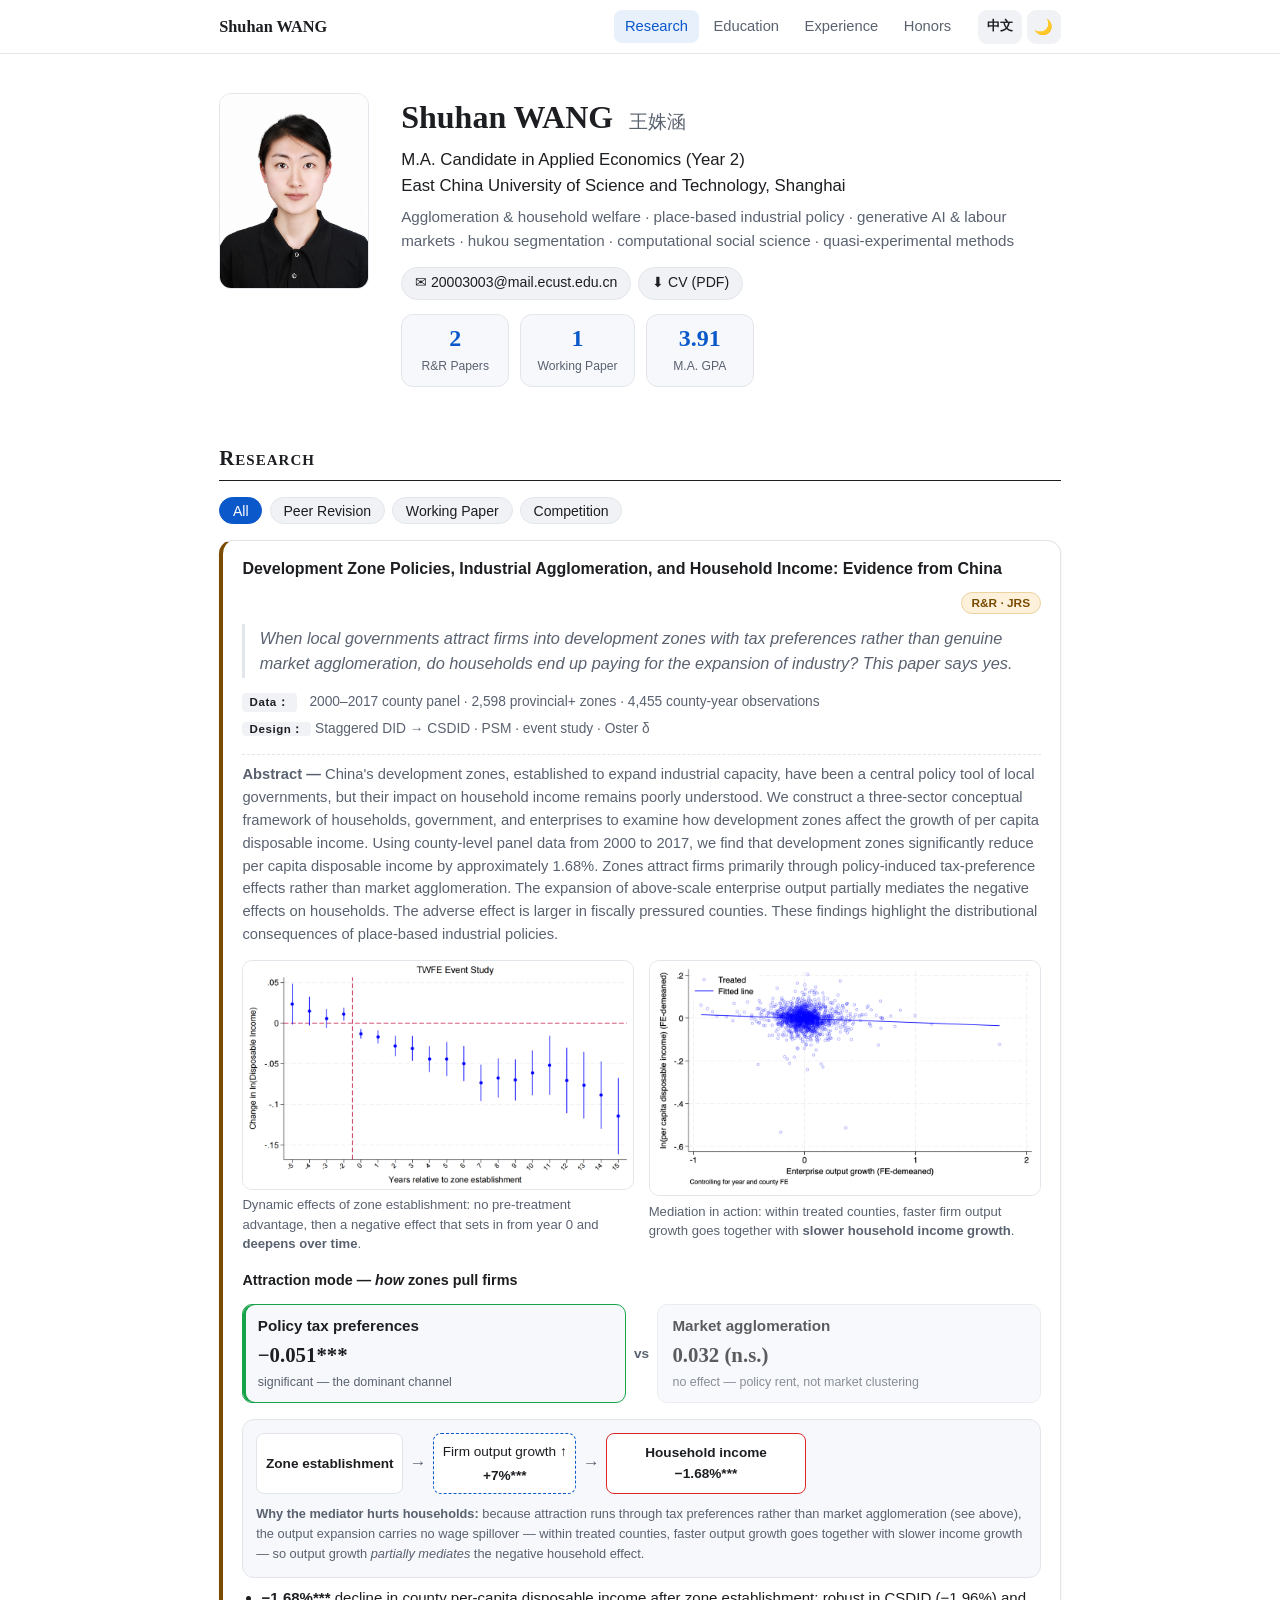
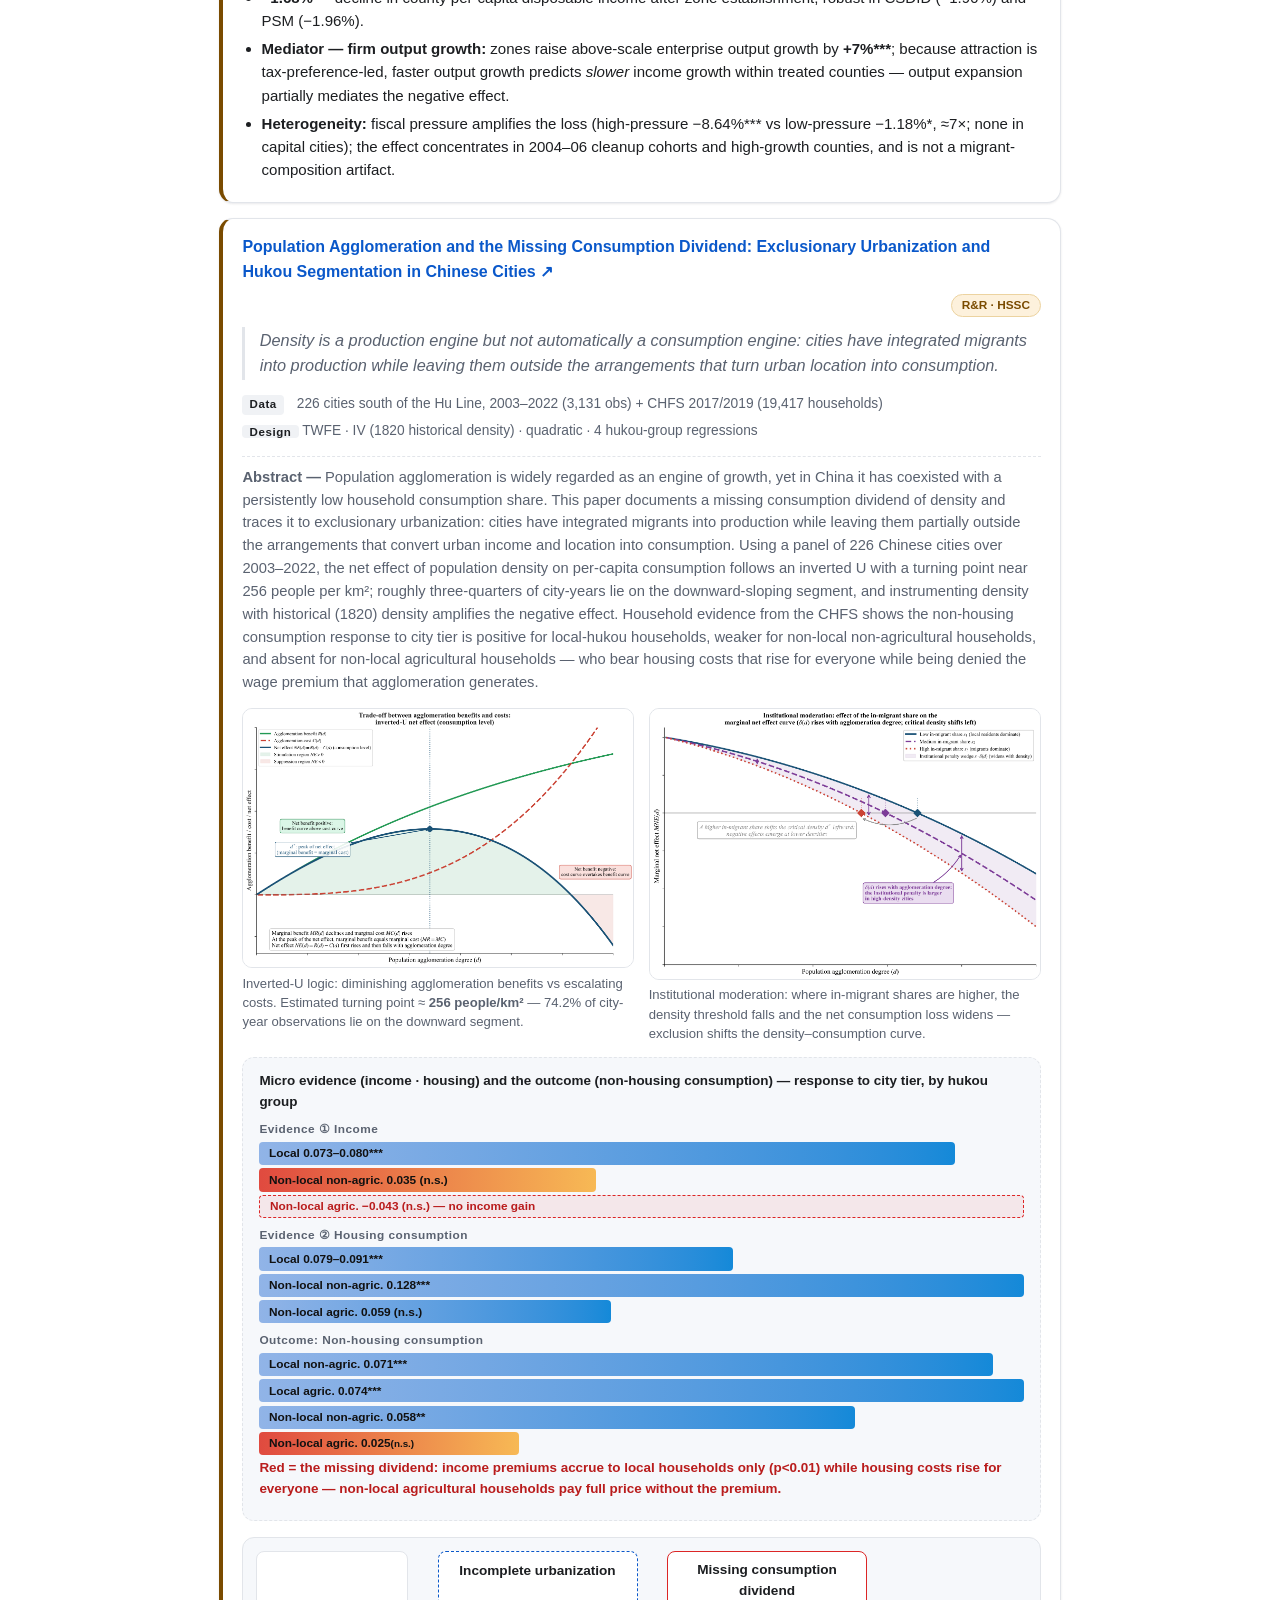
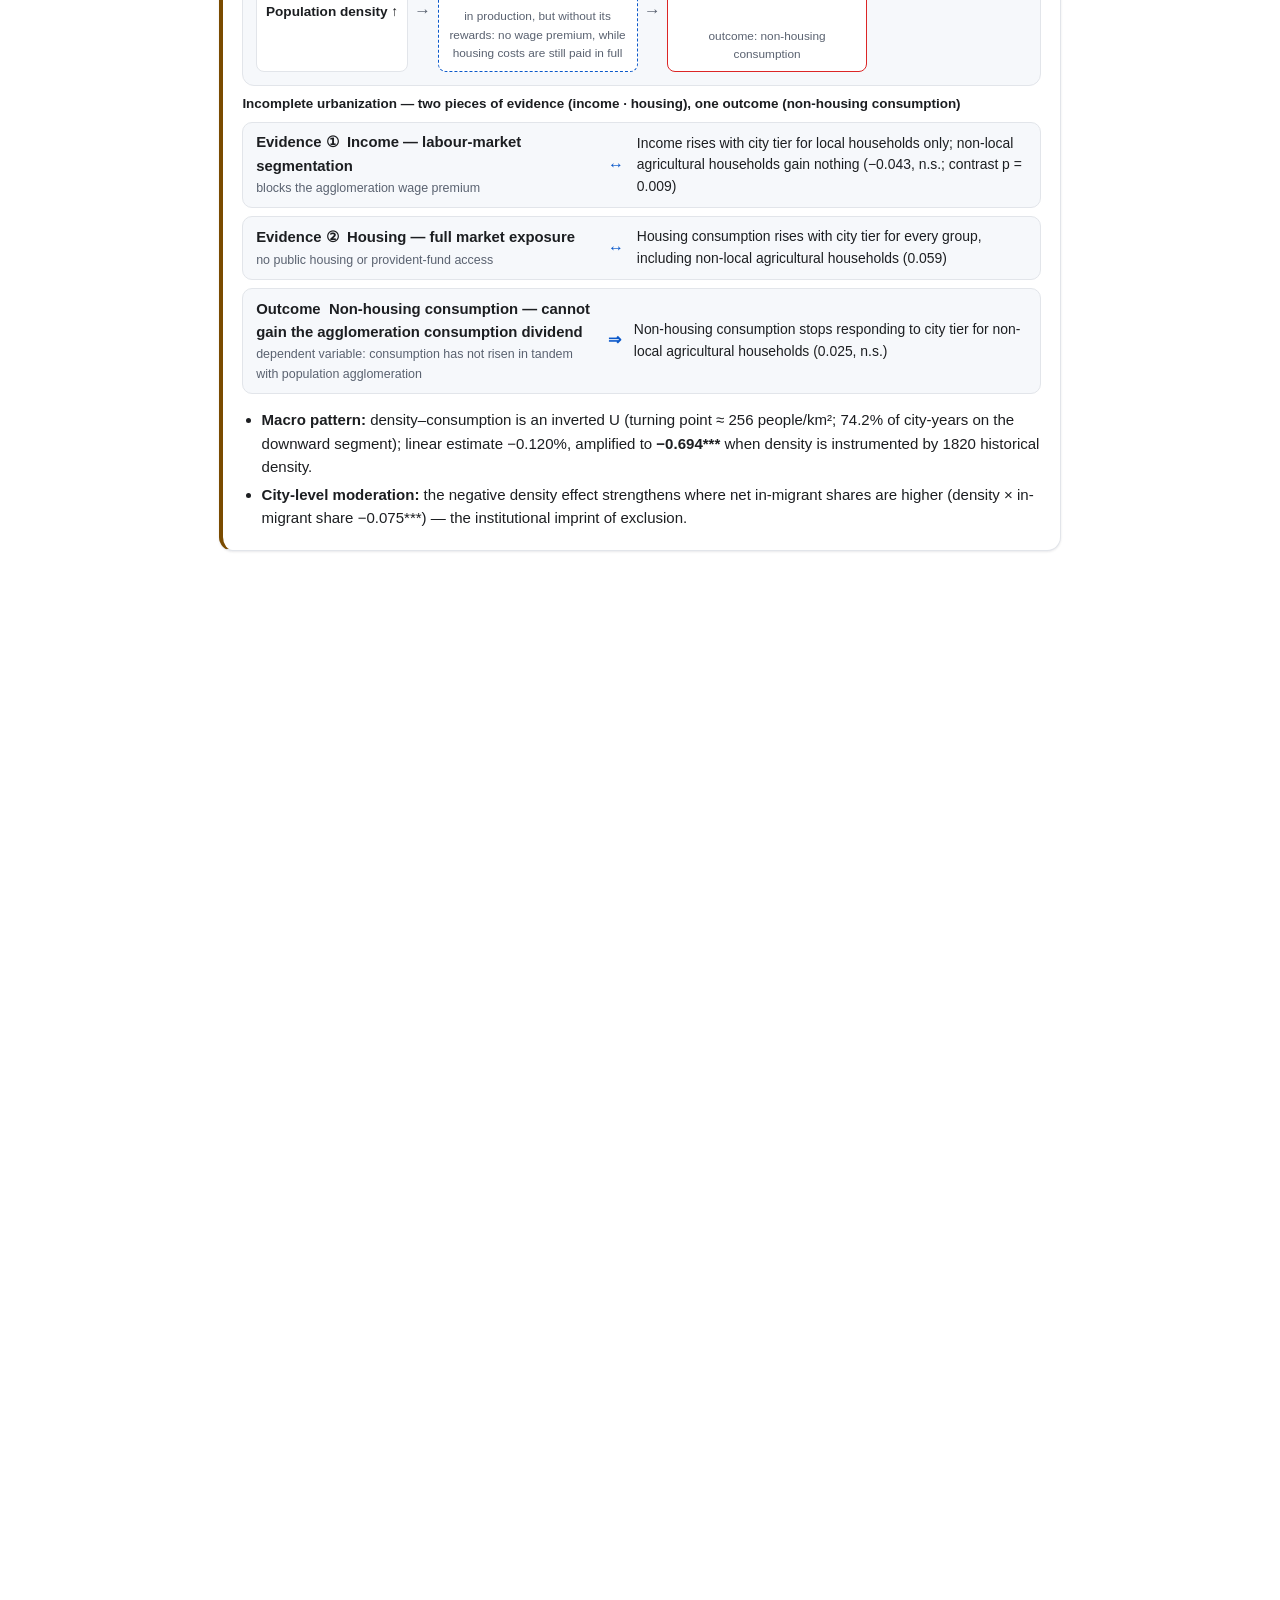
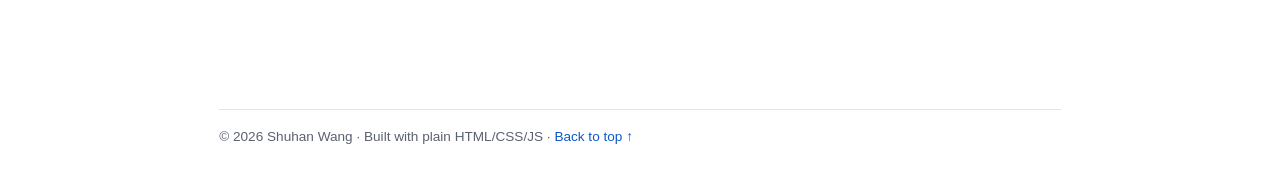
==== index.html @ ac35985b "清理待发布脏数据：剥掉编辑台塞进 e1_b 的内联 style/非法 <b> 嵌套，去掉 sk/s1 多余 &nbsp; 与 desc 拆行，还原 title/alt 里被误当内容吞掉的 i18n 哨" ====
<!DOCTYPE html>
<html lang="en" data-theme="light">
<head>
<meta charset="utf-8">
<meta name="viewport" content="width=device-width, initial-scale=1">
<title>Shuhan WANG | Research — Agglomeration, Place-Based Policy &amp; Generative AI</title>
<meta name="description" content="Shuhan Wang — M.A. candidate in Applied Economics at ECUST. Research on agglomeration, hukou segmentation and consumption; place-based industrial policy and household income; generative AI, skill diversity and wage inequality.">
<link rel="stylesheet" href="css/style.css">
</head>
<body>

<!-- ============ Top navigation ============ -->
<header class="nav" id="nav">
  <div class="nav-inner">
    <a href="#top" class="brand">Shuhan&nbsp;WANG</a>
    <nav class="nav-links" id="navLinks">
      <a href="#research" data-nav="research" data-i18n="nav_research">Research</a>
      <a href="#education" data-nav="education" data-i18n="nav_education">Education</a>
      <a href="#experience" data-nav="experience" data-i18n="nav_experience">Experience</a>
      <a href="#honors" data-nav="honors" data-i18n="nav_honors">Honors</a>
    </nav>
    <div class="nav-actions">
      <button id="langToggle" class="icon-btn lang-btn" title="Switch language" aria-label="Language">中文</button>
      <button id="themeToggle" class="icon-btn" title="Toggle theme" aria-label="Toggle theme">🌙</button>
      <button id="menuToggle" class="icon-btn menu-btn" title="Menu" aria-label="Menu">☰</button>
    </div>
  </div>
  <div class="progress" id="progressBar"></div>
</header>

<main class="wrap" id="top">

  <!-- ============ Hero ============ -->
  <section class="hero">
    <div class="hero-photo" data-reveal>
      <img src="assets/photo.png" alt="Photo of Shuhan Wang" class="photo">
    </div>
    <div class="hero-main">
      <h1 data-reveal>Shuhan WANG <span class="cn">王姝涵</span></h1>
      <p class="role" data-reveal data-i18n="hero_role">M.A. Candidate in Applied Economics (Year 2)<br>East China University of Science and Technology, Shanghai</p>
      <p class="interests" data-reveal data-i18n="hero_int">Agglomeration &amp; household welfare · place-based industrial policy · generative AI &amp; labour markets · hukou segmentation · computational social science · quasi-experimental methods</p>
      <div class="contact" data-reveal>
        <a class="chip" id="emailChip" href="mailto:20003003@mail.ecust.edu.cn">✉ 20003003@mail.ecust.edu.cn</a>
        <a class="chip" href="assets/CV_Wang_Shuhan.pdf" download data-i18n="cv_chip">⬇ CV (PDF)</a>
      </div>
      <div class="stats" data-reveal>
        <div class="stat"><span class="num" data-count="2" data-decimals="0">0</span><span class="lbl" data-i18n="st_rr">R&amp;R Papers</span></div>
        <div class="stat"><span class="num" data-count="1">0</span><span class="lbl" data-i18n="st_wp">Working Paper</span></div>
        <div class="stat"><span class="num" data-count="3.91" data-decimals="2">0</span><span class="lbl" data-i18n="st_gpa">M.A. GPA</span></div>
      </div>
    </div>
  </section>

  <!-- ============ Research (three papers, visualized) ============ -->
  <section id="research">
    <h2 class="sec-title" data-reveal data-i18n="sec_research">Research</h2>

    <div class="filters" data-reveal>
      <button class="chip filter active" data-filter="all" data-i18n="f_all">All</button>
      <button class="chip filter" data-filter="rr" data-i18n="f_rr">Peer Revision</button>
      <button class="chip filter" data-filter="wp" data-i18n="f_wp">Working Paper</button>
      <button class="chip filter" data-filter="award" data-i18n="f_award">Competition</button>
    </div>

    <!-- ===== Paper 1: Development zones ===== -->
    <article class="paper card study" data-tags="rr" data-reveal>
      <div class="p-top">
        <span class="title" data-expand data-i18n="p1_t">Development Zone Policies, Industrial Agglomeration, and Household Income: Evidence from China</span>
        <span class="badge rr" data-i18n="b_jrs">R&amp;R · JRS</span>
      </div>

      <div class="study-body">
        <p class="question" data-i18n="p1_q">When local governments attract firms into development zones with tax preferences rather than genuine market agglomeration,
          do <em>households</em> end up paying for the expansion of industry? This paper says yes.</p>

        <div class="s-meta" data-i18n="p1_meta"><span class="lab">Data：</span> 2000–2017 county panel · 2,598 provincial+ zones · 4,455 county-year observations<div><span class="lab">Design：</span> Staggered DID → CSDID · PSM · event study · Oster δ</div></div>

        

        <p class="abstract" data-i18n="p1_abs"><strong>Abstract —</strong> China's development zones, established to expand industrial capacity, have been a central policy tool of local governments, but their impact on household income remains poorly understood. We construct a three-sector conceptual framework of households, government, and enterprises to examine how development zones affect the growth of per capita disposable income. Using county-level panel data from 2000 to 2017, we find that development zones significantly reduce per capita disposable income by approximately 1.68%. Zones attract firms primarily through policy-induced tax-preference effects rather than market agglomeration. The expansion of above-scale enterprise output partially mediates the negative effects on households. The adverse effect is larger in fiscally pressured counties. These findings highlight the distributional consequences of place-based industrial policies.</p>

<div class="figs two">
          <figure>
            <a href="assets/research/kfq_event_study_income.png" target="_blank" rel="noopener"><img loading="lazy" src="assets/research/kfq_event_study_income.png" alt="Event study: dynamic effects of development zones on per capita disposable income"></a>
            <figcaption data-i18n="p1_cap1">Dynamic effects of zone establishment: no pre-treatment advantage, then a negative effect that sets in from year 0 and <strong>deepens over time</strong>.</figcaption>
          </figure>
          <figure>
            <a href="assets/research/kfq_mechanism_partial.png" target="_blank" rel="noopener"><img loading="lazy" src="assets/research/kfq_mechanism_partial.png" alt="Partial correlation: firm output growth vs household income growth in treated counties"></a>
            <figcaption data-i18n="p1_cap2">Mediation in action: within treated counties, faster firm output growth goes together with <strong>slower household income growth</strong>.</figcaption>
          </figure>
        </div>

        <div class="chan">
          <div class="chan-title" data-i18n="p1_chant">Attraction mode — <em>how</em> zones pull firms</div>
          <div class="chan-box ok" data-i18n="p1_chanok"><b>Policy tax preferences</b><span>−0.051***</span><small>significant — the dominant channel</small></div>
          <div class="chan-vs" data-i18n="p1_chanvs">vs</div>
          <div class="chan-box dim" data-i18n="p1_chandim"><b>Market agglomeration</b><span>0.032 (n.s.)</span><small>no effect — policy rent, not market clustering</small></div>
        </div>

        <div class="flow" data-i18n="p1_flow"><div class="flow-box"><b>Zone establishment</b></div>
          <div class="arrow">→</div>
          <div class="flow-box mid">Firm output growth ↑ <b>+7%***</b></div>
          <div class="arrow">→</div>
          <div class="flow-box bad"><b>Household income −1.68%***</b></div>
          <div class="flow-note"><b>Why the mediator hurts households:</b> because attraction runs through tax preferences rather than market agglomeration (see above), the output expansion carries no wage spillover — within treated counties, faster output growth goes together with slower income growth — so output growth <em>partially mediates</em> the negative household effect.</div></div>

        <ul class="s-key" data-i18n="p1_key"><li><b>−1.68%***</b> decline in county per-capita disposable income after zone establishment; robust in CSDID (−1.96%) and PSM (−1.96%).</li>
          <li><b>Mediator — firm output growth:</b> zones raise above-scale enterprise output growth by <b>+7%***</b>; because attraction is tax-preference-led, faster output growth predicts <em>slower</em> income growth within treated counties — output expansion partially mediates the negative effect.</li>
          <li><b>Heterogeneity:</b> fiscal pressure amplifies the loss (high-pressure −8.64%*** vs low-pressure −1.18%*, ≈7×; none in capital cities); the effect concentrates in 2004–06 cleanup cohorts and high-growth counties, and is not a migrant-composition artifact.</li></ul>

        
      </div>
    </article>

    <!-- ===== Paper 2: Agglomeration & hukou ===== -->
    <article class="paper card study" data-tags="rr" data-reveal>
      <div class="p-top">
        <a class="title link" data-expand href="https://www.researchsquare.com/article/rs-9354774/v1" target="_blank" rel="noopener" data-i18n="p2_t">Population Agglomeration and the Missing Consumption Dividend: Exclusionary Urbanization and Hukou Segmentation in Chinese Cities ↗</a>
        <span class="badge rr" data-i18n="b_hssc">R&amp;R · HSSC</span>
      </div>

      <div class="study-body">
        <p class="question" data-i18n="p2_q">Density is a production engine but not automatically a consumption engine: cities have integrated migrants into <em>production</em>
          while leaving them outside the arrangements that turn urban location into <em>consumption</em>.</p>

        <div class="s-meta" data-i18n="p2_meta"><span class="lab">Data</span> 226 cities south of the Hu Line, 2003–2022 (3,131 obs) + CHFS 2017/2019 (19,417 households)<div><span class="lab">Design</span> TWFE · IV (1820 historical density) · quadratic · 4 hukou-group regressions</div></div>

        

        <p class="abstract" data-i18n="p2_abs"><strong>Abstract —</strong> Population agglomeration is widely regarded as an engine of growth, yet in China it has coexisted with a persistently low household consumption share. This paper documents a missing consumption dividend of density and traces it to exclusionary urbanization: cities have integrated migrants into production while leaving them partially outside the arrangements that convert urban income and location into consumption. Using a panel of 226 Chinese cities over 2003–2022, the net effect of population density on per-capita consumption follows an inverted U with a turning point near 256 people per km²; roughly three-quarters of city-years lie on the downward-sloping segment, and instrumenting density with historical (1820) density amplifies the negative effect. Household evidence from the CHFS shows the non-housing consumption response to city tier is positive for local-hukou households, weaker for non-local non-agricultural households, and absent for non-local agricultural households — who bear housing costs that rise for everyone while being denied the wage premium that agglomeration generates.</p>

<div class="figs two">
          <figure>
            <a href="assets/research/hssc_fig1_tradeoff.png" target="_blank" rel="noopener"><img loading="lazy" src="assets/research/hssc_fig1_tradeoff.png" alt="Trade-off between agglomeration benefits and costs (conceptual)"></a>
            <figcaption data-i18n="p2_cap1">Inverted-U logic: diminishing agglomeration benefits vs escalating costs. Estimated turning point ≈ <strong>256 people/km²</strong> — 74.2% of city-year observations lie on the downward segment.</figcaption>
          </figure>
          <figure>
            <a href="assets/research/hssc_fig2_moderation.png" target="_blank" rel="noopener"><img loading="lazy" src="assets/research/hssc_fig2_moderation.png" alt="Institutional moderation: in-migrant share shifts the marginal net effect curve"></a>
            <figcaption data-i18n="p2_cap2">Institutional moderation: where in-migrant shares are higher, the density threshold falls and the net consumption loss widens — exclusion shifts the density–consumption curve.</figcaption>
          </figure>
        </div>

        <div class="fig-bars" data-i18n="p2_bars"><p class="fig-title">Micro evidence (income · housing) and the outcome (non-housing consumption) — response to city tier, by hukou group</p>
            <div class="bars"><div class="bars-label">Evidence ① Income</div>
              <div class="bar"><span style="width:91%">Local 0.073–0.080***</span></div>
              <div class="bar miss"><span style="width:44%">Non-local non-agric. 0.035 (n.s.)</span></div>
              <div class="bar zero"><span>Non-local agric. −0.043 (n.s.) — no income gain</span></div>
              <div class="bars-label">Evidence ② Housing consumption</div>
              <div class="bar"><span style="width:62%">Local 0.079–0.091***</span></div>
              <div class="bar"><span style="width:100%">Non-local non-agric. 0.128***</span></div>
              <div class="bar"><span style="width:46%">Non-local agric. 0.059 (n.s.)</span></div>
            <div class="bars-label">Outcome: Non-housing consumption</div>
              <div class="bar"><span style="width:96%">Local non-agric. 0.071***</span></div>
              <div class="bar"><span style="width:100%">Local agric. 0.074***</span></div>
              <div class="bar"><span style="width:78%">Non-local non-agric. 0.058**</span></div>
              <div class="bar miss"><span style="width:34%">Non-local agric. 0.025 <small>(n.s.)</small></span></div>
              </div>
            <p class="fig-title miss-note">Red = the missing dividend: income premiums accrue to local households only (p&lt;0.01) while housing costs rise for everyone — non-local agricultural households pay full price without the premium.</p></div>

        <div class="flow" data-i18n="p2_flow"><div class="flow-box"><b>Population density ↑</b></div> <div class="arrow">→</div> <div class="flow-box mid"><b>Incomplete urbanization</b><br><small>in production, but without its rewards: no wage premium, while housing costs are still paid in full</small></div> <div class="arrow">→</div><div class="flow-box bad"><b>Missing consumption dividend</b><br><small>outcome: non-housing consumption</small></div></div>

        <p class="fig-title" data-i18n="p2_mid">Incomplete urbanization — two pieces of evidence (income · housing), one outcome (non-housing consumption)</p>
        <div class="mech" data-i18n="p2_mech"><div class="mech-row">
            <div class="mech-channel"><b>Evidence ①&nbsp;&nbsp;Income — labour-market segmentation</b><small>blocks the agglomeration wage premium</small></div>
            <div class="mech-arrow">↔</div>
            <div class="mech-evidence">Income rises with city tier for local households only; non-local agricultural households gain nothing (−0.043, n.s.; contrast p = 0.009)</div>
          </div>
          <div class="mech-row">
            <div class="mech-channel"><b>Evidence ②&nbsp;&nbsp;Housing — full market exposure</b><small>no public housing or provident-fund access</small></div>
            <div class="mech-arrow">↔</div>
            <div class="mech-evidence">Housing consumption rises with city tier for every group, including non-local agricultural households (0.059)</div>
          </div>
          <div class="mech-row">
            <div class="mech-channel"><b>Outcome&nbsp;&nbsp;Non-housing consumption — cannot gain the agglomeration consumption dividend</b><small>dependent variable: consumption has not risen in tandem with population agglomeration</small></div>
            <div class="mech-arrow">⇒</div>
            <div class="mech-evidence">Non-housing consumption stops responding to city tier for non-local agricultural households (0.025, n.s.)</div>
          </div></div>

        <ul class="s-key" data-i18n="p2_key"><li><b>Macro pattern:</b> density–consumption is an inverted U (turning point ≈ 256 people/km²; 74.2% of city-years on the downward segment); linear estimate −0.120%, amplified to <b>−0.694***</b> when density is instrumented by 1820 historical density.</li>
          <li><b>City-level moderation:</b> the negative density effect strengthens where net in-migrant shares are higher (density × in-migrant share −0.075***) — the institutional imprint of exclusion.</li></ul>

        
      </div>
    </article>

    <!-- ===== Paper 3: Generative AI ===== -->
    <article class="paper card study" data-tags="wp" data-reveal>
      <div class="p-top">
        <span class="title" data-expand data-i18n="p3_t">The Impact of Generative AI Exposure on Skill Diversity and Wage Inequality: Evidence from China's City–Occupation Labor Market</span>
        <span class="badge wp" data-i18n="b_wp">Working Paper</span>
      </div>

      <div class="study-body">
        <p class="question" data-i18n="p3_q">Is generative AI an equalizer or a new maker of inequality? Through the lens of <em>skill diversity</em>, the answer is both:
          <b>convergence within occupations, divergence between occupations, and selective equalization of wages</b>.</p>

        <div class="s-meta" data-i18n="p3_meta"><span class="lab">Data：</span> 170 cities × 99 occupations × month, 2021.01–2024.12 (~120,000 obs, online job postings)<div><span class="lab">Design：</span> Continuous-treatment DID (ChatGPT, Dec 2022) · mediation · quantile regression</div><div><span class="lab">Exposure：</span> GPT-4 occupation-level AI exposure index (PKU × Zhaopin)</div></div>

        

        <p class="abstract" data-i18n="p3_abs"><strong>Abstract —</strong> The public release of ChatGPT in December 2022 marked the transition of generative AI from a niche technology to a widely deployable general-purpose tool. Exploiting this quasi-natural experiment, we construct a city × occupation × month panel from January 2021 to December 2024 using job postings from China's major online recruitment platforms, and employ a continuous-treatment difference-in-differences framework to identify the causal effects of generative AI exposure on skill diversity and wage inequality. We find: (1) AI exposure significantly reduces within-occupation skill diversity (β₂ = −0.054, p &lt; 0.001) but increases between-occupation skill diversity (β₂ = 0.172, p &lt; 0.001) after ChatGPT's release, revealing a "convergence-within, divergence-between" dual pattern; (2) the wage Gini coefficient declines with AI exposure (β₂ = −0.041, p = 0.017), but quantile regression reveals this equalizing effect concentrates at lower quantiles while vanishing at higher quantiles, confirming a "selective equalization" hypothesis; (3) mediation analysis shows that general auxiliary skill displacement mediates within-occupation diversity decline, while occupation-specific auxiliary skill expansion mediates between-occupation diversity divergence; (4) spatial heterogeneity indicates effects are most pronounced in high-GDP cities and medium-exposure industries.</p>

<div class="flow" data-i18n="p3_flow"><div class="flow-box"><b>GenAI exposure ↑<br><small>(ChatGPT, 12/2022)</small></b></div>
          <div class="arrow">→</div>
          <div class="flow-box">General auxiliary skills displaced <small>α₂ −0.009***</small></div>
          <div class="arrow">→</div>
          <div class="flow-box bad"><b>Within-occupation diversity ↓ −0.054***</b></div>
          <div class="arrow">∥</div>
          <div class="flow-box">Occupation-specific auxiliary skills reshaped</div>
          <div class="arrow">→</div>
          <div class="flow-box ok"><b>Between-occupation diversity ↑ +0.172***</b></div>
          <div class="flow-note">"Convergence within, divergence between" plus selective equalization: the Gini falls −0.041**, with compression driven by lower-end wage gains (p90–p10 gap −0.800**).</div></div>

        <ul class="s-key" data-i18n="p3_key"><li><b>Convergence-within, divergence-between:</b> within-occupation skill diversity ↓ −0.054*** while between-occupation diversity ↑ +0.172*** after ChatGPT's release.</li>
          <li><b>Selective equalization:</b> wage Gini ↓ −0.041**; by quantile, +0.116*** (p10) → +0.055*** (p50) → −0.040* (p90).</li>
          <li><b>Mechanisms:</b> general auxiliary-skill displacement mediates within-occupation convergence; occupation-specific auxiliary-skill expansion mediates between-occupation divergence (bootstrap CIs exclude zero).</li>
          <li><b>Heterogeneity:</b> between-occupation divergence is strongest in high-GDP cities (Q4: 0.337***); wage equalization is most visible in medium-GDP cities.</li></ul>

        
      </div>
    </article>

    <!-- ===== ICM competition paper ===== -->
    <article class="paper card study" data-tags="award" data-reveal>
      <div class="p-top">
        <span class="title" data-expand data-i18n="icm_t">Regional Development: Both the Creator and Acceptor of Light Pollution</span>
        <span class="badge award" data-i18n="b_icm">ICM 2023 · Meritorious Winner (Top 13%)</span>
      </div>
      <p class="desc" data-i18n="icm_desc">Modeling-competition paper on who creates and who absorbs light pollution in regional development; responsible for framework design, variable construction, and English writing (2011–2019 city panel).</p>
      <div class="study-body" hidden data-i18n="icm_body"><ul class="s-key">
          <li><b>Question:</b> regional development is simultaneously the creator and the acceptor of light pollution — the light pollution of developed regions spills over to their neighbors.</li>
          <li><b>Work:</b> modeling and measurement on a 2011–2019 Chinese prefecture-level panel; framework, variable construction, result interpretation, and English paper writing.</li>
          <li><b>Recognition:</b> Meritorious Winner (Top 13%), 2023 ICM / MCM.</li>
        </ul></div>
    </article>

    <h2 class="sec-title" data-reveal data-i18n="sec_phd">Proposed PhD Research</h2>
    <div class="card phd" data-reveal>
      <p style="margin-top:0;" data-i18n="phd"><strong>Generative AI, Skill Diversity, and Wage Inequality: A Computational Sociological Study of China's Urban Labor Markets.</strong>
        The PhD proposal scales the working-paper agenda into sociology: exploiting ChatGPT's 2022 launch as a quasi-natural experiment to investigate how generative AI restructures skill composition and wage inequality across 170 Chinese cities, with PPMI-based skill co-occurrence measures of within- and between-occupation diversity, integrating economic task models (Autor et al., 2003) with sociological theories of occupational closure (Weeden &amp; Grusky, 2005; Abbott, 1988) and the labor process (Braverman, 1974). Empirical strategy: continuous-treatment DID, mediation analysis, and quantile regression on a city × occupation × month panel (~120,000 observations; Python pipeline complete).</p>
    </div>
  </section>

  <!-- ============ Education ============ -->
  <section id="education">
    <h2 class="sec-title" data-reveal data-i18n="sec_edu">Education</h2>
    <div class="item card" data-reveal>
      <div class="head" data-i18n="edu_h1"><strong>East China University of Science and Technology — M.A. in Applied Economics</strong><span class="when">2024.09 – 2027.02 (expected)</span></div>
      <div class="sub" data-i18n="edu_m">GPA 3.91/4.00 · Advanced Econometrics (94), Advanced Macro/Microeconomics (91), Urban Economics (94)</div>
    </div>
    <div class="item card" data-reveal>
      <div class="head" data-i18n="edu_h2"><strong>East China University of Science and Technology — B.A. in Economics</strong><span class="when">2020.09 – 2024.07</span></div>
      <div class="sub" data-i18n="edu_b">GPA 3.79/4.00 · Outstanding Undergraduate Thesis: <em>The Impact of National or Industry Standard Setter Identity on Firm Innovation</em></div>
    </div>
  </section>

  <!-- ============ Experience ============ -->
  <section id="experience">
    <h2 class="sec-title" data-reveal data-i18n="sec_exp">Experience</h2>
    <div class="item card" data-reveal>
      <div class="head" data-i18n="exp_h1"><strong>Data Product Intern — China Economic Information Service (Xinhua News Agency)</strong><span class="when">2026.06 – Present</span></div>
      <ul data-i18n="exp_1"><li>Independent data collection, writing, and proofreading of 17 country-industry reports (Poland, Ireland, Luxembourg, Hungary), benchmarked against World Bank, Eurostat, and IMF data</li>
        <li>Built the underlying database of a country risk assessment product from an established indicator framework; ongoing retrieval and synthesis of industrial developments to support dynamic data-product updates</li>
        <li>AI-assisted development of product pages (HTML samples)</li></ul>
    </div>
    <div class="item card" data-reveal>
      <div class="head" data-i18n="exp_h2"><strong>Industry Research Intern — AI Department, CAICT East China Branch</strong><span class="when">2024.03 – 2024.08</span></div>
      <ul data-i18n="exp_2"><li>Co-authored the intelligent-computing talent chapter of the Huawei–CAICT <em>White Paper on Intelligent Computing and Large Model Talent</em></li>
        <li>Assisted in drafting the data infrastructure section of the Shanghai New Infrastructure Handbook; consolidated the Yangtze River Delta Digital Economy Work Plan (2023) outcomes report</li></ul>
    </div>
    <div class="item card" data-reveal>
      <div class="head" data-i18n="exp_h3"><strong>Research Assistant — Public Economic Governance Research Center, ECUST</strong><span class="when">2024.09 – Present</span></div>
      <ul data-i18n="exp_3"><li>Coordinated the Chinese-Style Modernization Academic Forum; built and maintain the center's official website</li></ul>
    </div>
  </section>

  <!-- ============ Honors ============ -->
  <section id="honors">
    <h2 class="sec-title" data-reveal data-i18n="sec_hon">Honors</h2>
    <div class="item card" data-reveal>
      <ul data-i18n="hon_l"><li>Third Prize, 5th National College Student Development Economics Paper Competition (2025)</li>
        <li>First-Class Graduate Academic Scholarship; Outstanding Scholarship (Special Prize), ECUST (2024)</li>
        <li>Outstanding Graduate of Shanghai Municipality (2024)</li>
        <li>Meritorious Winner (Top 13%), Mathematical Contest in Modeling (ICM) (2023)</li></ul>
    </div>
  </section>

  <footer data-i18n="footer">© <span id="year">2026</span> Shuhan Wang · Built with plain HTML/CSS/JS · <a href="#top">Back to top ↑</a></footer>
</main>

<button id="toTop" class="to-top" title="Back to top" aria-label="Back to top">↑</button>
<div id="toast" class="toast" hidden></div>

<script src="js/zh-i18n.js"></script>
<script src="js/app.js"></script>
</body>
</html>
---- css/style.css ----
/* ============ 主题变量 ============ */
:root {
  --text: #1c1e21;
  --muted: #5a6270;
  --accent: #0a58ca;
  --accent-soft: #e8f0fc;
  --bg: #ffffff;
  --surface: #ffffff;
  --surface-2: #f6f8fb;
  --rule: #e2e5ea;
  --shadow: 0 1px 3px rgba(16, 24, 40, .06), 0 1px 2px rgba(16, 24, 40, .04);
  --shadow-lg: 0 10px 30px rgba(16, 24, 40, .10);
  --chip-bg: #f0f2f5;
  --toast-bg: #1c1e21;
  --toast-text: #fff;
  --rr-bg: #fdf1dc; --rr-fg: #7a4b00; --rr-bd: #ecd3a0;
  --wp-bg: #e8f5ec; --wp-fg: #14532d; --wp-bd: #bcdcc4;
  --aw-bg: #e7eefd; --aw-fg: #1e3a8a; --aw-bd: #b9c9ee;
}
[data-theme="dark"] {
  --text: #e6e8eb;
  --muted: #9aa3af;
  --accent: #7ab0ff;
  --accent-soft: #17233a;
  --bg: #0f1115;
  --surface: #161a21;
  --surface-2: #1d222b;
  --rule: #2a303b;
  --shadow: 0 1px 3px rgba(0, 0, 0, .4);
  --shadow-lg: 0 10px 30px rgba(0, 0, 0, .5);
  --chip-bg: #232a35;
  --toast-bg: #e6e8eb;
  --toast-text: #161a21;
  --rr-bg: #3a2f17; --rr-fg: #f5c97b; --rr-bd: #5a4a24;
  --wp-bg: #14301d; --wp-fg: #9be0b4; --wp-bd: #24503a;
  --aw-bg: #182441; --aw-fg: #9db8ef; --aw-bd: #2b3d6b;
}

/* ============ 基础 ============ */
* { box-sizing: border-box; }
html { scroll-behavior: smooth; scroll-padding-top: 72px; }
body {
  margin: 0; color: var(--text); background: var(--bg);
  font-family: -apple-system, BlinkMacSystemFont, "Segoe UI", "Helvetica Neue", Arial, sans-serif;
  font-size: 16px; line-height: 1.55;
  transition: background .25s ease, color .25s ease;
}
a { color: var(--accent); text-decoration: none; }
a:hover { text-decoration: underline; }
.wrap { max-width: 880px; margin: 0 auto; padding: 0 1.2rem 3rem; }

/* ============ 顶部导航 ============ */
.nav {
  position: sticky; top: 0; z-index: 50;
  background: color-mix(in srgb, var(--bg) 82%, transparent);
  backdrop-filter: blur(12px); -webkit-backdrop-filter: blur(12px);
  border-bottom: 1px solid var(--rule);
}
.nav-inner { max-width: 880px; margin: 0 auto; padding: .6rem 1.2rem; display: flex; align-items: center; gap: 1rem; }
.brand { font-family: Georgia, "Times New Roman", serif; font-weight: 700; color: var(--text); font-size: 1.02rem; }
.nav-links { display: flex; gap: .2rem; margin-left: auto; }
.nav-links a {
  color: var(--muted); padding: .3rem .7rem; border-radius: 8px; font-size: .92rem;
  transition: color .15s, background .15s;
}
.nav-links a:hover { color: var(--text); text-decoration: none; background: var(--chip-bg); }
.nav-links a.active { color: var(--accent); background: var(--accent-soft); }
.nav-actions { display: flex; gap: .3rem; }
.icon-btn {
  background: var(--chip-bg); color: var(--text); border: none; cursor: pointer;
  width: 34px; height: 34px; border-radius: 9px; font-size: 15px; line-height: 1;
  display: inline-flex; align-items: center; justify-content: center;
  transition: background .15s, transform .1s;
}
.icon-btn:hover { background: var(--rule); }
.icon-btn:active { transform: scale(.94); }
.menu-btn { display: none; }
.progress {
  position: absolute; left: 0; bottom: -1px; height: 2px; width: 0%;
  background: linear-gradient(90deg, var(--accent), #22d3ee);
  transition: width .08s linear;
}

/* ============ Hero ============ */
.hero { display: flex; gap: 2rem; align-items: flex-start; padding: 2.4rem 0 .6rem; }
.hero-photo .photo {
  width: 150px; height: 196px; object-fit: cover; object-position: top;
  border-radius: 12px; border: 1px solid var(--rule); display: block;
  transition: transform .35s ease, box-shadow .35s ease;
}
.hero-photo .photo:hover { transform: translateY(-4px) scale(1.02); box-shadow: var(--shadow-lg); }
.hero-main { flex: 1; min-width: 0; }
h1 { font-family: Georgia, "Times New Roman", serif; font-size: 2rem; margin: 0 0 .3rem; }
h1 .cn { font-weight: 400; color: var(--muted); font-size: 1.2rem; margin-left: .5rem; }
.role { margin: 0 0 .4rem; font-size: 1.05rem; }
.interests { margin: .4rem 0 .9rem; color: var(--muted); font-size: .95rem; }

/* ============ Chip / 按钮 ============ */
.chip {
  display: inline-block; padding: .28rem .8rem; border-radius: 999px; font-size: .88rem;
  border: 1px solid var(--rule); background: var(--chip-bg); color: var(--text);
  transition: all .15s; cursor: pointer;
}
.chip:hover { border-color: var(--accent); color: var(--accent); text-decoration: none; }
.chip.filter.active { background: var(--accent); border-color: var(--accent); color: #fff; }
.chip.filter.active:hover { color: #fff; }
.contact { display: flex; flex-wrap: wrap; gap: .45rem; margin: .3rem 0 .9rem; }

/* ============ Stats ============ */
.stats { display: flex; gap: .7rem; flex-wrap: wrap; }
.stat {
  background: var(--surface-2); border: 1px solid var(--rule); border-radius: 12px;
  padding: .55rem 1rem; min-width: 108px; text-align: center;
}
.stat .num { display: block; font-family: Georgia, serif; font-size: 1.5rem; font-weight: 700; color: var(--accent); line-height: 1.2; }
.stat .lbl { font-size: .76rem; color: var(--muted); }

/* ============ Sections ============ */
section { padding-top: 1.4rem; }
.sec-title {
  font-family: Georgia, "Times New Roman", serif; font-size: 1.3rem;
  font-variant: small-caps; letter-spacing: .05em;
  border-bottom: 1.5px solid var(--text); padding-bottom: .4rem; margin: 1.4rem 0 1rem;
}
.filters { display: flex; gap: .45rem; flex-wrap: wrap; margin-bottom: 1rem; }

/* ============ Cards & Papers ============ */
.card {
  background: var(--surface); border: 1px solid var(--rule); border-radius: 14px;
  padding: 1rem 1.2rem; margin-bottom: .9rem; box-shadow: var(--shadow);
  transition: box-shadow .2s, transform .2s, border-color .2s;
}
.card:hover { box-shadow: var(--shadow-lg); }
.paper { border-left: 4px solid var(--rule); }
.paper[data-tags*="rr"] { border-left-color: var(--rr-fg); }
.paper[data-tags*="wp"] { border-left-color: var(--wp-fg); }
.paper[data-tags*="award"] { border-left-color: var(--aw-fg); }
.p-top { display: flex; align-items: baseline; gap: .6rem; flex-wrap: wrap; }
.p-top .title { font-weight: 600; cursor: pointer; }
.p-top .title:hover { color: var(--accent); }
.p-top a.title:hover { text-decoration: underline; }
.desc { margin: .5rem 0 .2rem; font-size: .95rem; }
.abstract { margin: .4rem 0 0; font-size: .92rem; color: var(--muted); padding-top: .55rem; border-top: 1px dashed var(--rule); }
.p-meta { margin-top: .45rem; font-size: .82rem; }
.open-hint { color: var(--muted); cursor: pointer; }
.open-hint:hover { color: var(--accent); }
.badge {
  display: inline-block; font-size: .74rem; font-weight: 600; border-radius: 999px;
  padding: .08rem .6rem; white-space: nowrap; margin-left: auto;
}
.badge.rr { color: var(--rr-fg); background: var(--rr-bg); border: 1px solid var(--rr-bd); }
.badge.wp { color: var(--wp-fg); background: var(--wp-bg); border: 1px solid var(--wp-bd); }
.badge.award { color: var(--aw-fg); background: var(--aw-bg); border: 1px solid var(--aw-bd); }
.phd p { margin-bottom: 0; }

/* ============ Items ============ */
.item .head { display: flex; justify-content: space-between; gap: 1rem; }
.item .when { color: var(--muted); font-size: .9rem; white-space: nowrap; }
.item .sub { color: var(--muted); font-size: .93rem; margin: .15rem 0 .3rem; }
.item ul { margin: .3rem 0 0; padding-left: 1.15rem; }
.item li { margin-bottom: .25rem; font-size: .95rem; }

/* ============ Footer / floating ============ */
footer { margin-top: 2.4rem; color: var(--muted); font-size: .85rem; border-top: 1px solid var(--rule); padding-top: 1rem; }
.to-top {
  position: fixed; right: 1.2rem; bottom: 1.2rem; z-index: 60;
  width: 40px; height: 40px; border-radius: 12px; border: 1px solid var(--rule);
  background: var(--surface); color: var(--text); font-size: 18px; cursor: pointer;
  box-shadow: var(--shadow-lg); opacity: 0; pointer-events: none; transition: opacity .2s, transform .15s;
}
.to-top.show { opacity: 1; pointer-events: auto; }
.to-top:hover { transform: translateY(-2px); }
.toast {
  position: fixed; left: 50%; bottom: 1.6rem; transform: translateX(-50%);
  background: var(--toast-bg); color: var(--toast-text); padding: .5rem 1.1rem;
  border-radius: 999px; font-size: .88rem; z-index: 70; box-shadow: var(--shadow-lg);
}

/* ============ 滚动显现动画 ============ */
[data-reveal] { opacity: 0; transform: translateY(18px); transition: opacity .6s ease, transform .6s ease; }
[data-reveal].in { opacity: 1; transform: none; }
.card[data-reveal].in, .item[data-reveal].in { transition-delay: 0s; }
@media (prefers-reduced-motion: reduce) {
  [data-reveal] { opacity: 1; transform: none; transition: none; }
  html { scroll-behavior: auto; }
}

/* ============ 响应式 ============ */
@media (max-width: 720px) {
  .menu-btn { display: inline-flex; }
  .nav-links {
    display: none; position: absolute; top: 100%; left: 0; right: 0;
    flex-direction: column; background: var(--surface); border-bottom: 1px solid var(--rule);
    padding: .5rem; gap: .15rem;
  }
  .nav-links.open { display: flex; }
  .hero { flex-direction: column; align-items: center; text-align: center; }
  .contact, .stats { justify-content: center; }
  .item .head { flex-direction: column; gap: .15rem; }
}

/* ============ 论文研究可视化版式 ============ */
.study-body { margin-top: .6rem; }
.question {
  font-size: 1.02rem; color: var(--muted); font-style: italic;
  border-left: 3px solid var(--rule); padding: .1rem 0 .1rem .9rem; margin: .5rem 0 .8rem;
}
.s-meta { display: flex; flex-wrap: wrap; gap: .35rem .8rem; align-items: baseline;
  font-size: .86rem; color: var(--muted); margin-bottom: .9rem; }
.s-meta .lab {
  font-weight: 700; color: var(--text); font-size: .72rem; letter-spacing: .05em;
  background: var(--chip-bg); border-radius: 4px; padding: .05rem .45rem;
}
.s-meta a { font-size: .86rem; }
.figs { display: grid; gap: .9rem; margin: .9rem 0; }
.figs.two { grid-template-columns: 1fr 1fr; }
.figs figure { margin: 0; }
.figs img { width: 100%; border: 1px solid var(--rule); border-radius: 10px; background:#fff;
  display: block; transition: transform .2s, box-shadow .2s; }
.figs img:hover { transform: scale(1.015); box-shadow: var(--shadow-lg); }
.figs figcaption { font-size: .82rem; color: var(--muted); margin-top: .35rem; line-height: 1.45; }
.fig-bars { border: 1px dashed var(--rule); border-radius: 12px; padding: .8rem 1rem; background: var(--surface-2); }
.fig-title { font-size: .84rem; font-weight: 600; margin: 0 0 .45rem; }
.bars-label { font-size: .74rem; font-weight: 700; color: var(--muted); margin: .5rem 0 .2rem; letter-spacing: .04em; }
.bar { height: 1.45rem; margin-bottom: .2rem; position: relative; }
.bar span {
  display: flex; align-items: center; padding: 0 .6rem; height: 100%; font-size: .74rem;
  background: linear-gradient(90deg, color-mix(in srgb, var(--accent) 45%, #fff), color-mix(in srgb, var(--accent) 60%, #22d3ee));
  color: #111; font-weight: 600; border-radius: 4px; white-space: nowrap; overflow: hidden; text-overflow: ellipsis; min-width: 40px;
}
.bar.miss span { background: linear-gradient(90deg, #e04a3f, #f7b955); color:#111; font-weight:600; }
.miss-note { color: #b91c1c; }
[data-theme="dark"] .miss-note { color: #f59e0b; }
.s-key { margin: .5rem 0 0; padding-left: 1.2rem; font-size: .94rem; }
.s-key li { margin-bottom: .3rem; }

/* ============ 机制流程图 ============ */
.flow { display: flex; flex-wrap: wrap; align-items: stretch; gap: .3rem;
  margin: 1rem 0 .5rem; padding: .8rem; border: 1px solid var(--rule); border-radius: 12px; background: var(--surface-2); }
.flow-box {
  flex: 0 1 auto; min-width: 110px; max-width: 200px; text-align: center; font-size: .85rem;
  border: 1px solid var(--rule); border-radius: 8px; padding: .45rem .55rem; background: var(--surface);
  display: flex; flex-direction: column; justify-content: center; align-items: center; gap: .15rem;
}
.flow-box small { color: var(--muted); font-size: .74rem; }
.flow-box span { color: var(--muted); font-size: .78rem; }
.flow-box.ok { border-color: #16a34a; }
.flow-box.bad { border-color: #dc2626; }
.flow-box.dim { opacity: .7; }
.arrow { align-self: center; color: var(--muted); font-size: 1.05rem; padding: 0 .1rem; }
.flow-note { width: 100%; font-size: .8rem; color: var(--muted); margin-top: .35rem; }

@media (max-width: 720px) {
  .figs.two { grid-template-columns: 1fr; }
  .flow-box { min-width: 90px; }
}
.flow-box.mid { border-color: var(--accent); border-style: dashed; }

/* ============ 吸引模式对比（chan） ============ */
.chan { display: flex; gap: .5rem; align-items: stretch; margin: 1rem 0 .3rem; flex-wrap: wrap; }
.chan-title { width: 100%; font-weight: 700; font-size: .9rem; margin: 0 0 .3rem; }
.chan-box {
  flex: 1 1 0; min-width: 220px; border: 1px solid var(--rule); border-radius: 10px;
  padding: .6rem .9rem; display: flex; flex-direction: column; gap: .1rem; background: var(--surface-2);
}
.chan-box b { font-size: .95rem; }
.chan-box span { font-family: Georgia, "Times New Roman", serif; font-size: 1.3rem; font-weight: 700; }
.chan-box small { color: var(--muted); font-size: .78rem; }
.chan-box.ok { border-color: #16a34a; box-shadow: inset 3px 0 0 #16a34a; }
.chan-box.dim { opacity: .72; }
.chan-vs { align-self: center; font-weight: 800; color: var(--muted); font-size: .85rem; }

/* ============ 渠道-实证 对应（mech） ============ */
.mech { display: flex; flex-direction: column; gap: .5rem; margin: .3rem 0 .9rem; }
.mech-row {
  display: flex; align-items: center; gap: .8rem;
  border: 1px solid var(--rule); border-radius: 10px; padding: .55rem .8rem; background: var(--surface-2);
}
.mech-channel { flex: 0 0 44%; display: flex; flex-direction: column; gap: .1rem; }
.mech-channel b { font-size: .93rem; }
.mech-channel small { color: var(--muted); font-size: .78rem; }
.mech-arrow { color: var(--accent); font-weight: 800; }
.mech-evidence { flex: 1; font-size: .87rem; }

@media (max-width: 720px) {
  .chan-box { min-width: 100%; }
  .mech-row { flex-direction: column; align-items: stretch; }
  .mech-channel { flex: 1; }
  .mech-arrow { transform: rotate(90deg); text-align: center; }
}
.lang-btn { width: auto; padding: 0 .55rem; font-size: .8rem; font-weight: 700; }

/* ≈0/负值行：占位条，整行显示文字 —— 属“损失/被剥夺”，用红色 */
.bar.zero span {
  width: 100% !important; min-width: 0;
  background: color-mix(in srgb, #dc2626 8%, transparent);
  color: #b91c1c; border: 1.5px dashed #dc2626; border-radius: 4px;
  font-weight: 700; overflow: visible; text-overflow: clip; white-space: normal;
}
[data-theme="dark"] .bar.zero span {
  background: color-mix(in srgb, #f59e0b 10%, transparent);
  color: #f59e0b; border-color: #f59e0b;
}
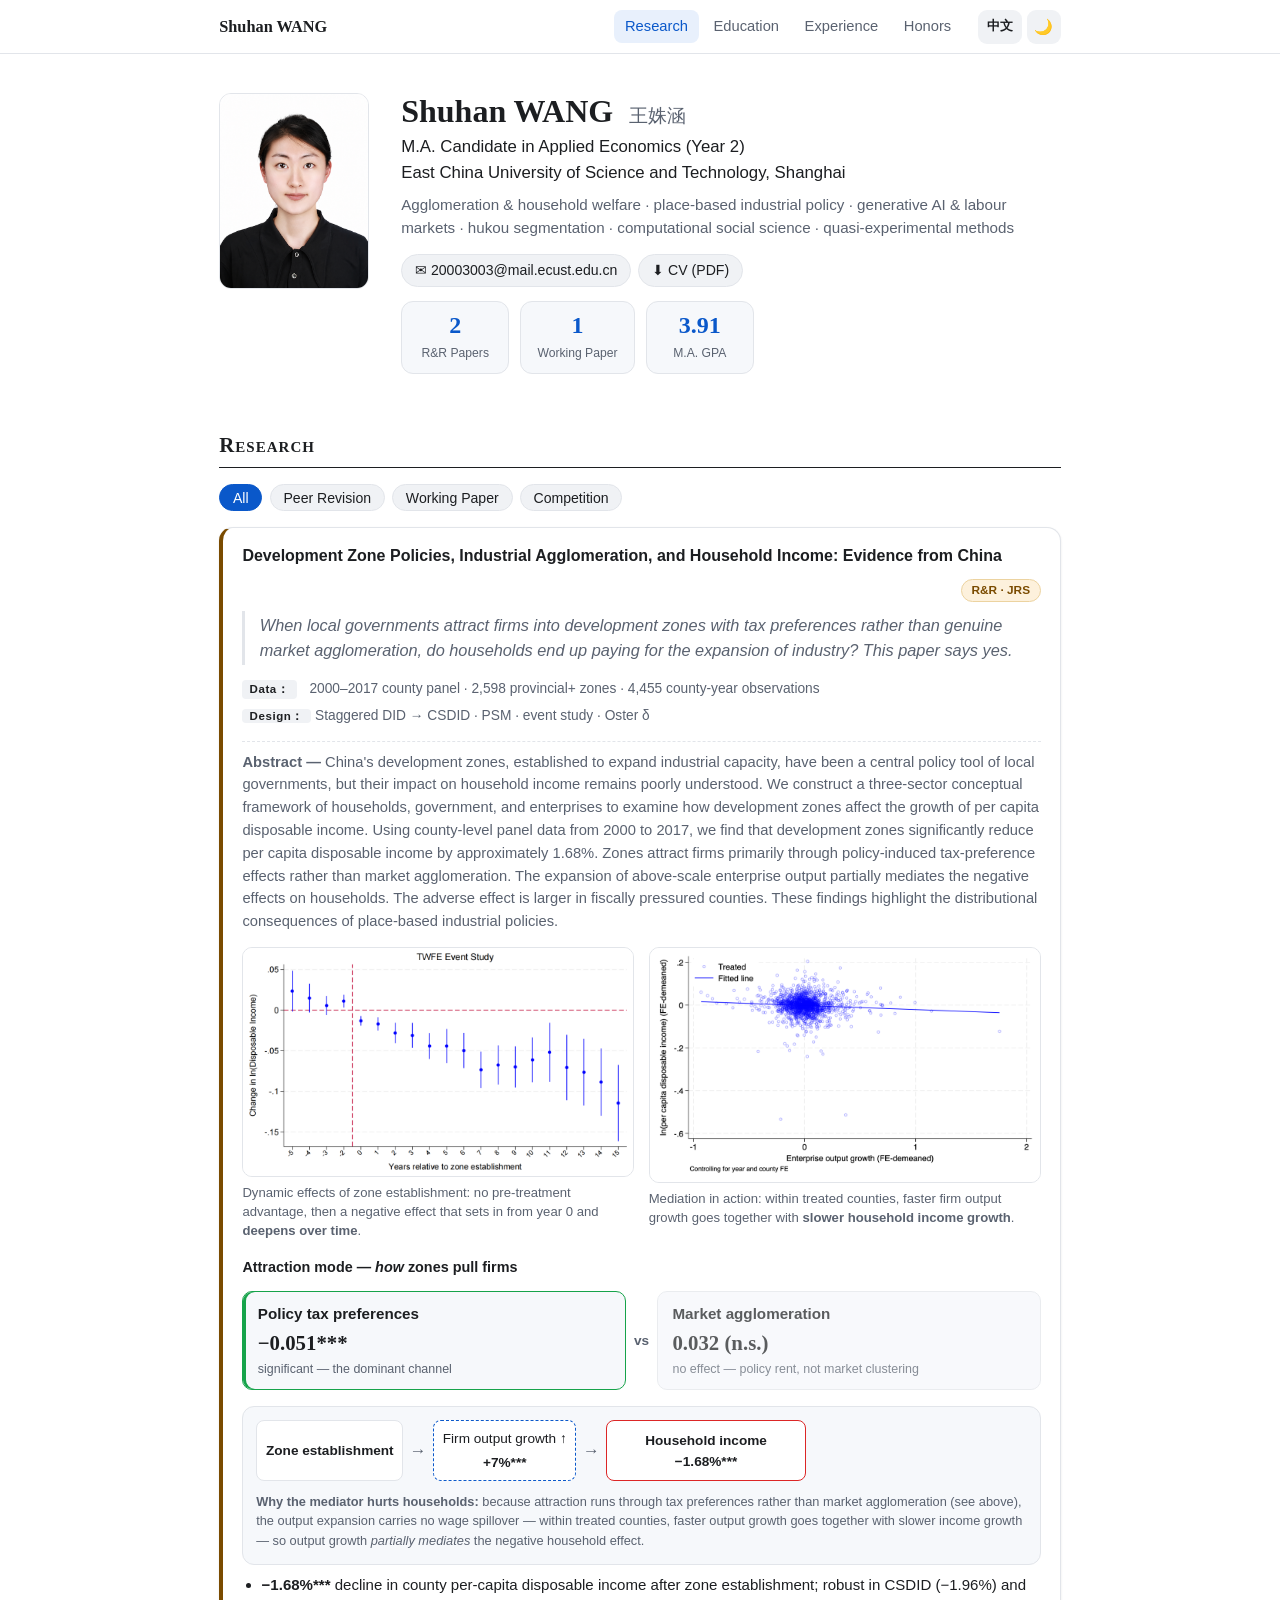
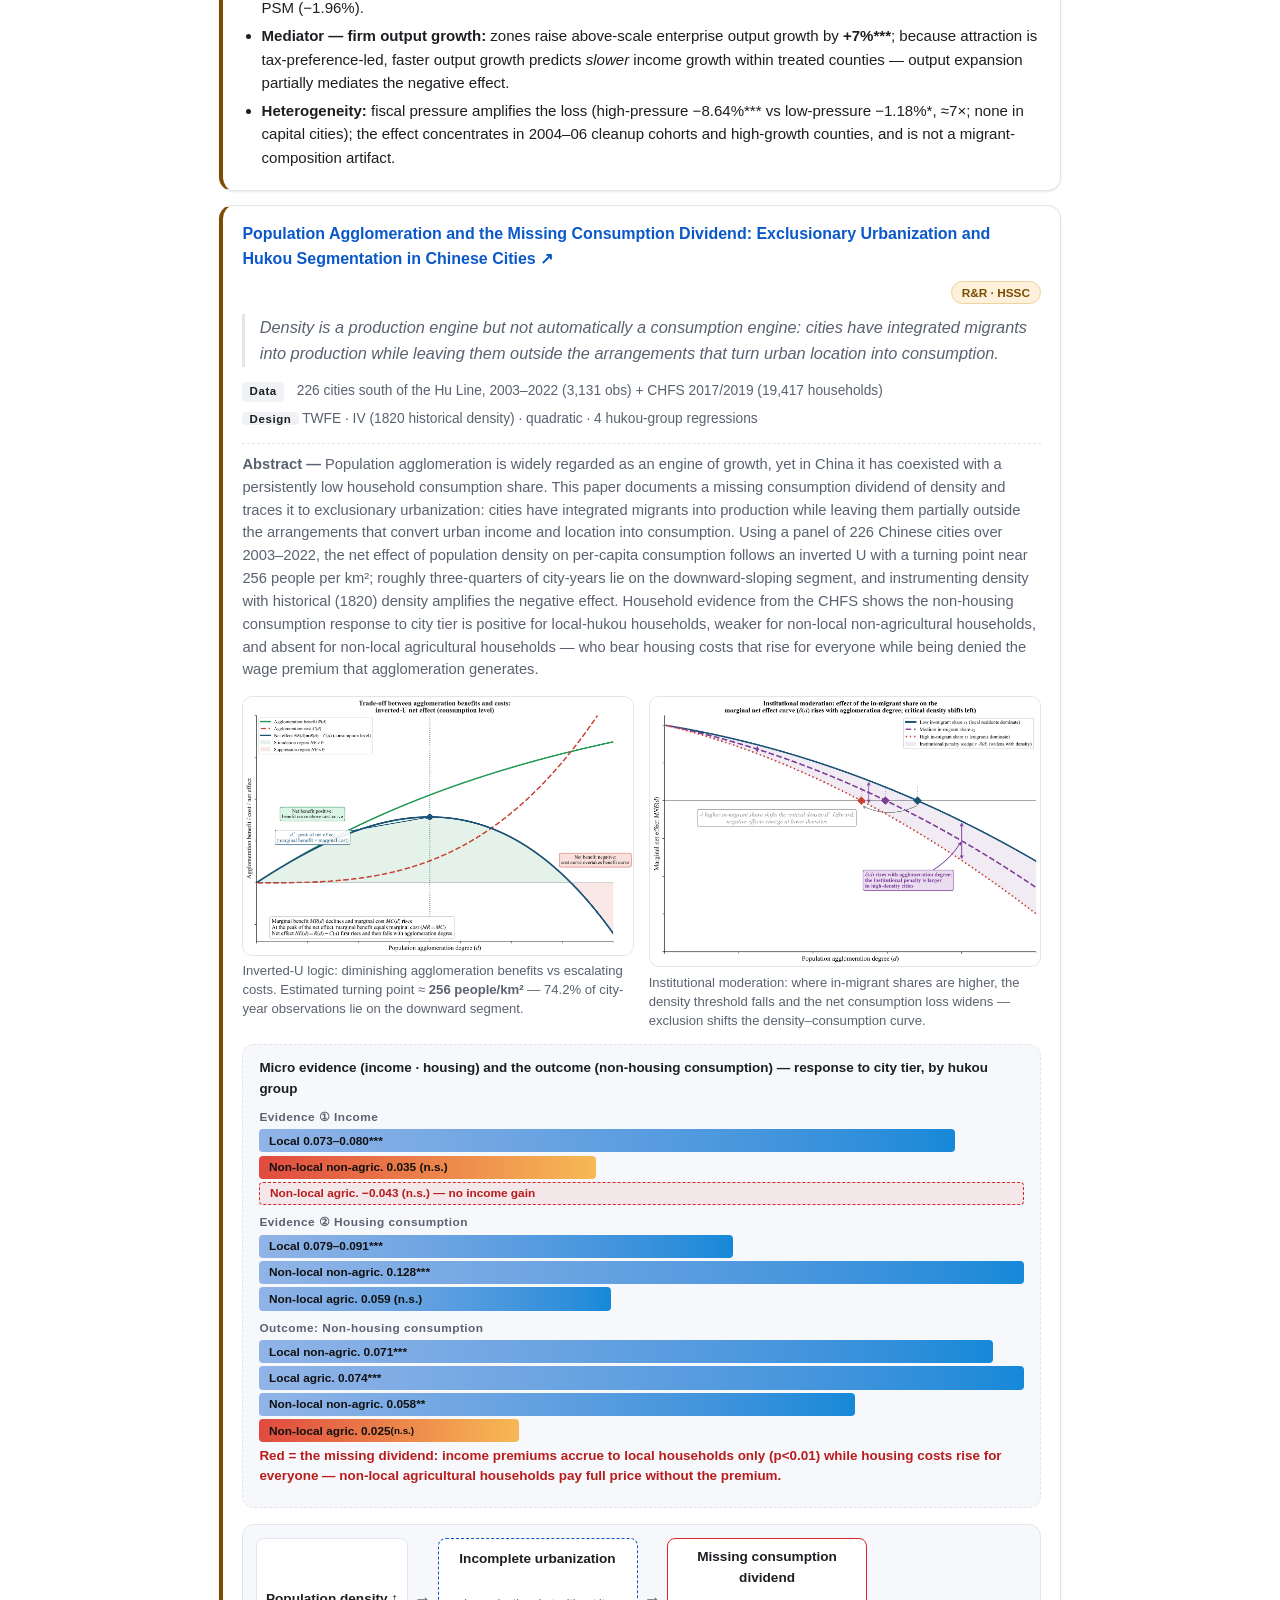
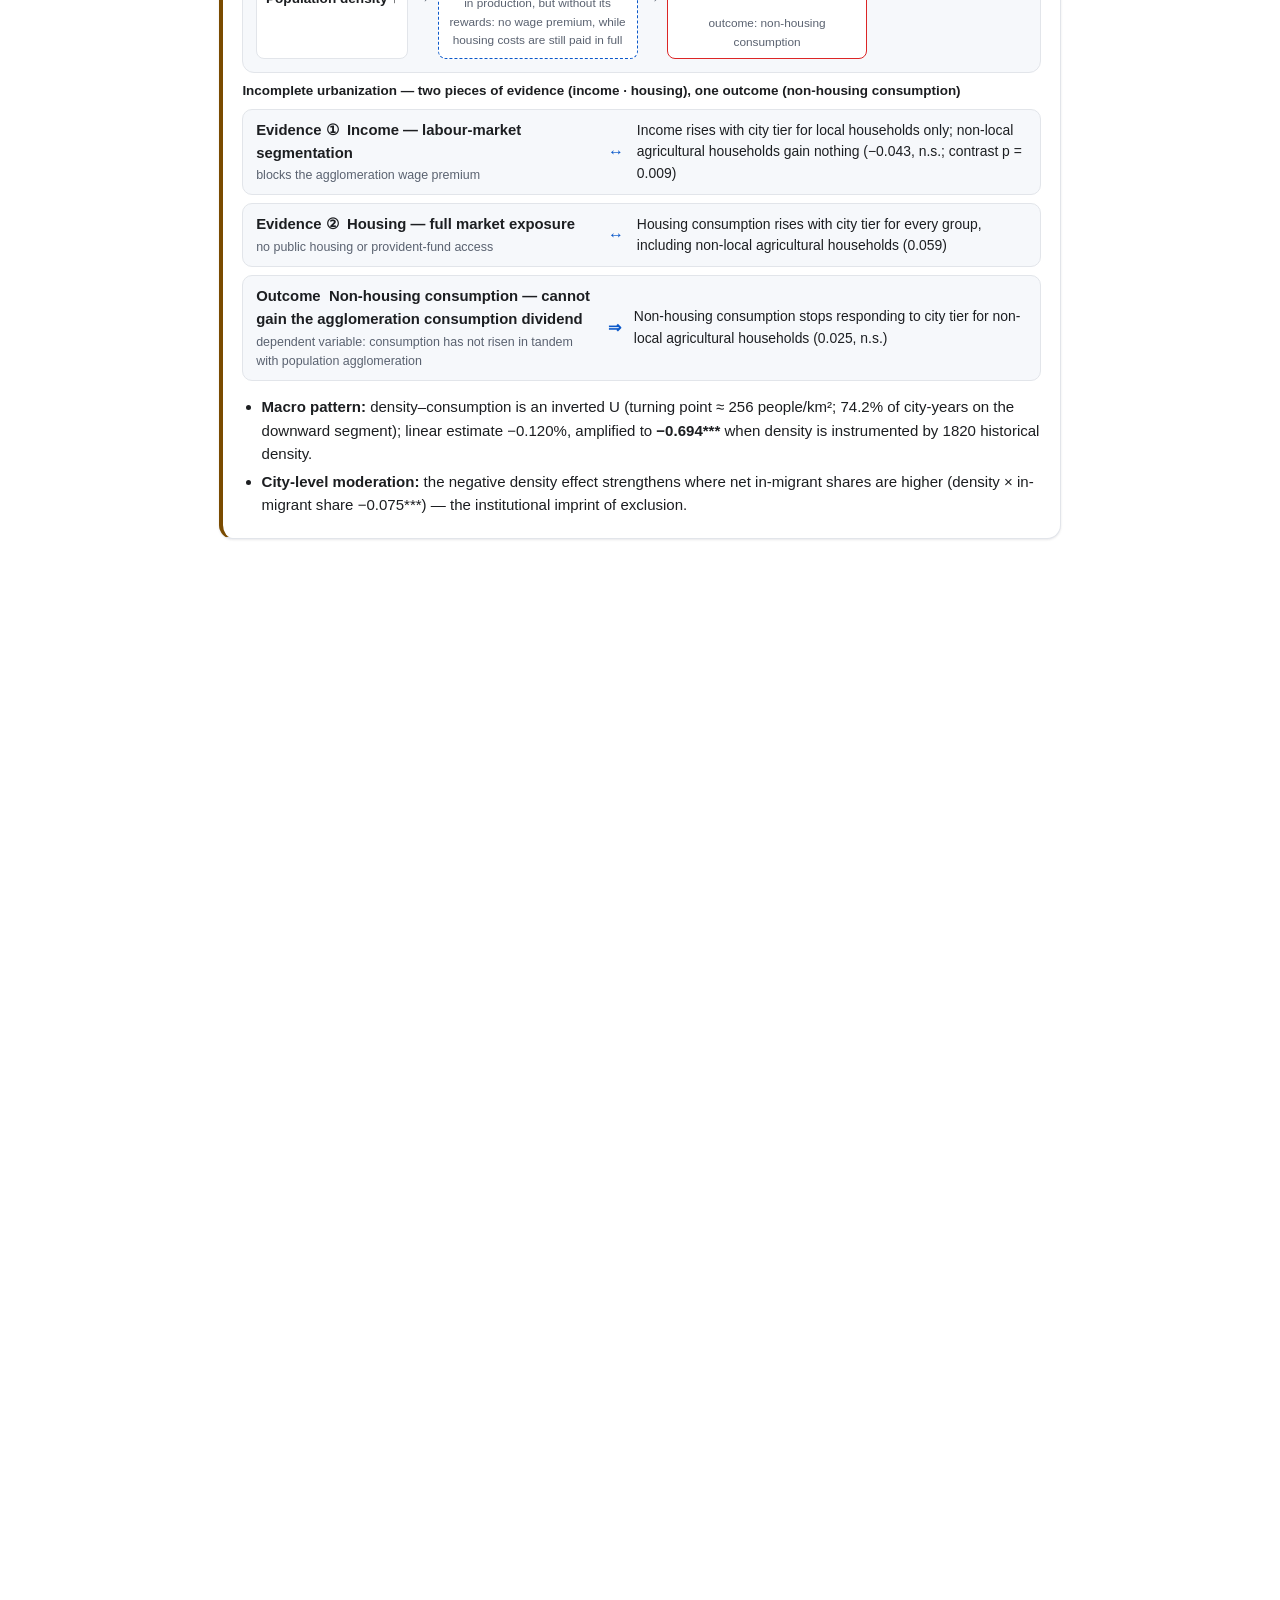
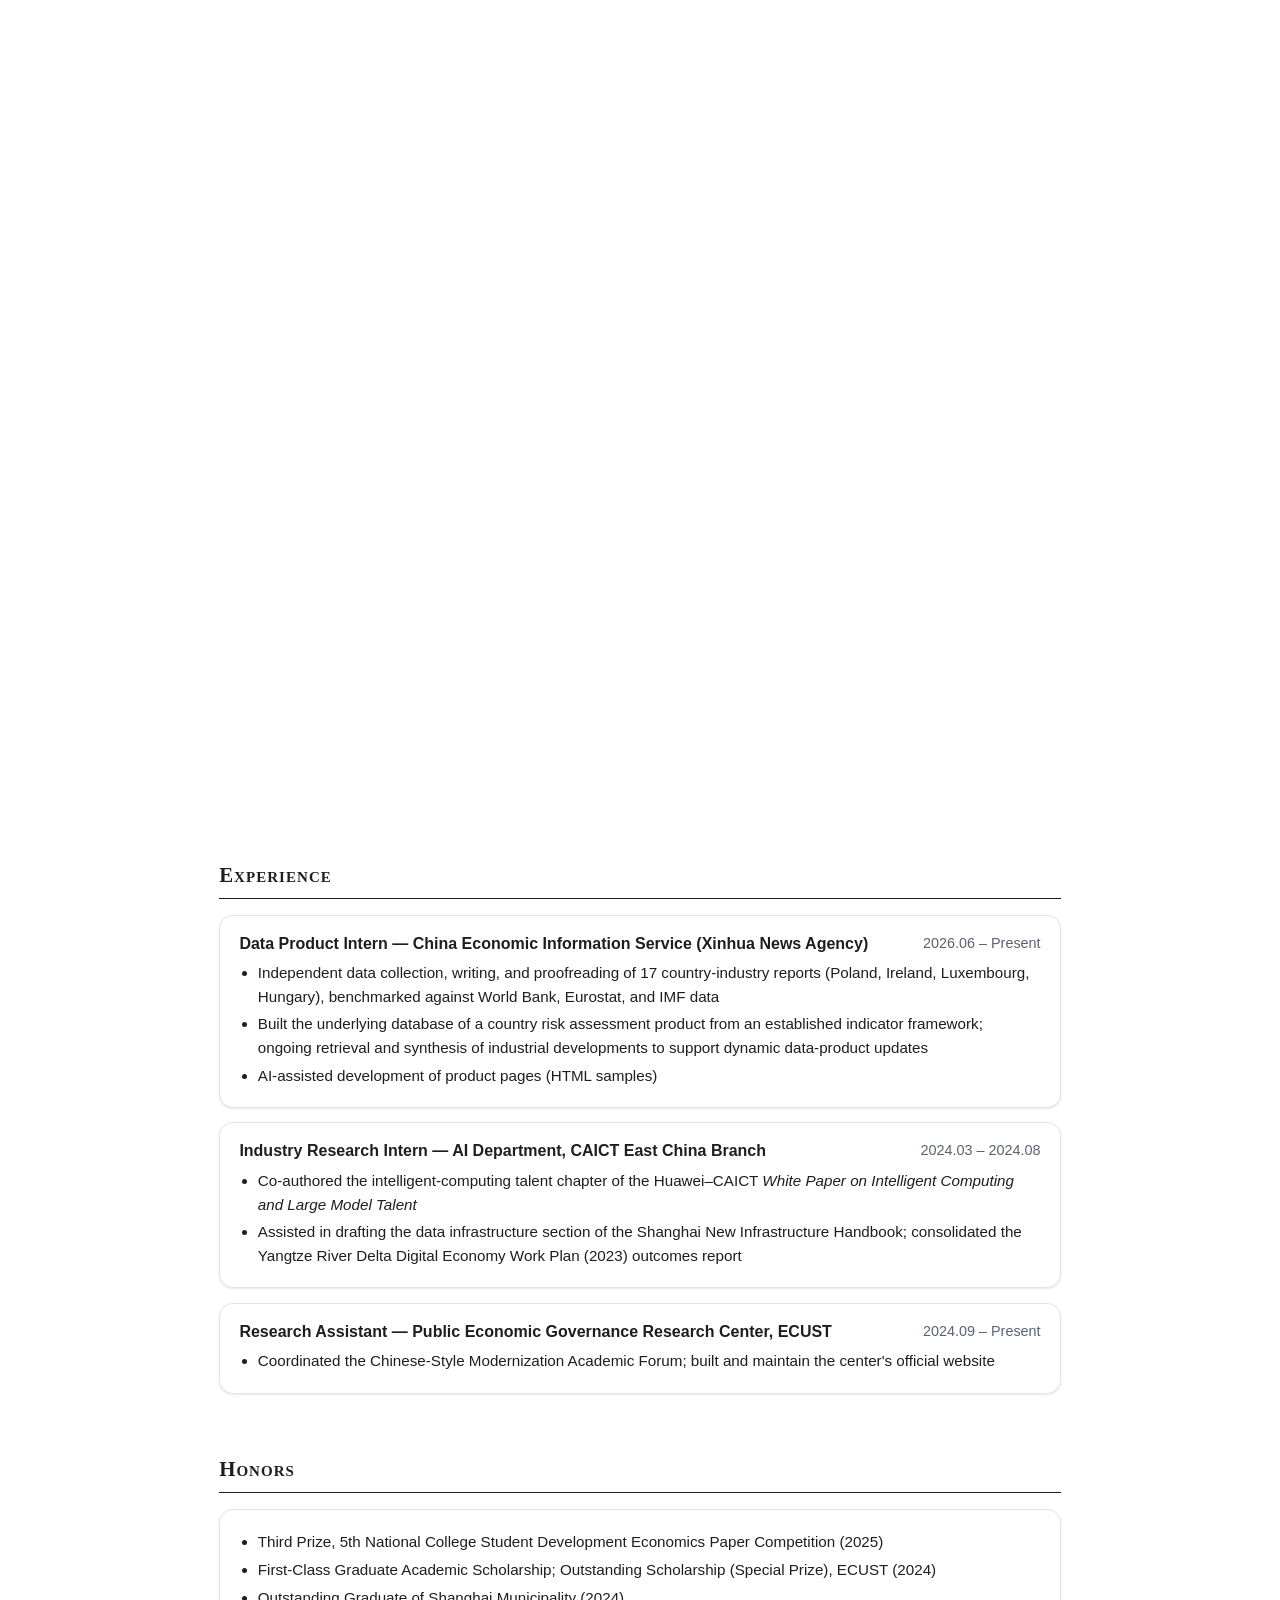
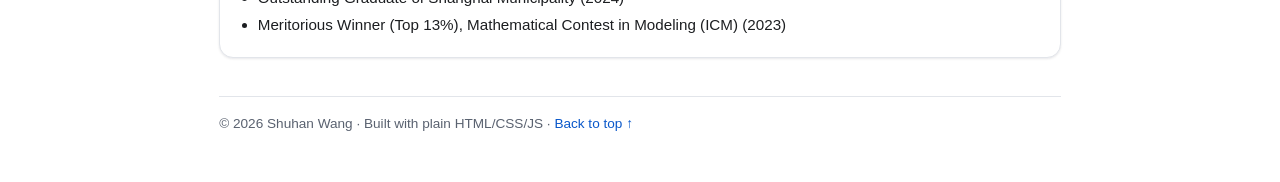
==== commit 004973f8: "编辑台加「Aa 版式」：字号/字体/行距/版心所见即所得 - theme.json（可编辑）→ css/theme.css（build.mjs 生成）：8 个旋钮   fs_root_pct / sc" ====
--- a/index.html
+++ b/index.html
@@ -6,6 +6,7 @@
 <title>Shuhan WANG | Research — Agglomeration, Place-Based Policy &amp; Generative AI</title>
 <meta name="description" content="Shuhan Wang — M.A. candidate in Applied Economics at ECUST. Research on agglomeration, hukou segmentation and consumption; place-based industrial policy and household income; generative AI, skill diversity and wage inequality.">
 <link rel="stylesheet" href="css/style.css">
+<link rel="stylesheet" href="css/theme.css">
 </head>
 <body>
 
--- a/css/style.css
+++ b/css/style.css
@@ -16,6 +16,16 @@
   --rr-bg: #fdf1dc; --rr-fg: #7a4b00; --rr-bd: #ecd3a0;
   --wp-bg: #e8f5ec; --wp-fg: #14532d; --wp-bd: #bcdcc4;
   --aw-bg: #e7eefd; --aw-fg: #1e3a8a; --aw-bd: #b9c9ee;
+
+  /* ==== 版式变量：改 theme.json 或编辑台「Aa 版式」，实落在 css/theme.css ==== */
+  --font-body: -apple-system, BlinkMacSystemFont, "Segoe UI", "Helvetica Neue", Arial, "PingFang SC", "Microsoft YaHei", sans-serif;
+  --font-display: Georgia, "Times New Roman", "Songti SC", "SimSun", serif;
+  --fs-root: 100%; /* 1rem 的基准：调它 = 全站 rem 尺寸等比缩放 */
+  --lh-body: 1.55;
+  --lh-h1: 1.15; /* 主标题行距 */
+  --scale-h1: 1;  /* 主标题额外缩放 */
+  --scale-h2: 1;  /* 小节标题额外缩放 */
+  --wrap-max: 880px;
 }
 [data-theme="dark"] {
   --text: #e6e8eb;
@@ -38,16 +48,16 @@
 
 /* ============ 基础 ============ */
 * { box-sizing: border-box; }
-html { scroll-behavior: smooth; scroll-padding-top: 72px; }
+html { scroll-behavior: smooth; scroll-padding-top: 72px; font-size: var(--fs-root); }
 body {
   margin: 0; color: var(--text); background: var(--bg);
-  font-family: -apple-system, BlinkMacSystemFont, "Segoe UI", "Helvetica Neue", Arial, sans-serif;
-  font-size: 16px; line-height: 1.55;
+  font-family: var(--font-body);
+  font-size: 1rem; line-height: var(--lh-body);
   transition: background .25s ease, color .25s ease;
 }
 a { color: var(--accent); text-decoration: none; }
 a:hover { text-decoration: underline; }
-.wrap { max-width: 880px; margin: 0 auto; padding: 0 1.2rem 3rem; }
+.wrap { max-width: var(--wrap-max); margin: 0 auto; padding: 0 1.2rem 3rem; }
 
 /* ============ 顶部导航 ============ */
 .nav {
@@ -56,8 +66,8 @@
   backdrop-filter: blur(12px); -webkit-backdrop-filter: blur(12px);
   border-bottom: 1px solid var(--rule);
 }
-.nav-inner { max-width: 880px; margin: 0 auto; padding: .6rem 1.2rem; display: flex; align-items: center; gap: 1rem; }
-.brand { font-family: Georgia, "Times New Roman", serif; font-weight: 700; color: var(--text); font-size: 1.02rem; }
+.nav-inner { max-width: var(--wrap-max); margin: 0 auto; padding: .6rem 1.2rem; display: flex; align-items: center; gap: 1rem; }
+.brand { font-family: var(--font-display); font-weight: 700; color: var(--text); font-size: 1.02rem; }
 .nav-links { display: flex; gap: .2rem; margin-left: auto; }
 .nav-links a {
   color: var(--muted); padding: .3rem .7rem; border-radius: 8px; font-size: .92rem;
@@ -90,8 +100,8 @@
 }
 .hero-photo .photo:hover { transform: translateY(-4px) scale(1.02); box-shadow: var(--shadow-lg); }
 .hero-main { flex: 1; min-width: 0; }
-h1 { font-family: Georgia, "Times New Roman", serif; font-size: 2rem; margin: 0 0 .3rem; }
-h1 .cn { font-weight: 400; color: var(--muted); font-size: 1.2rem; margin-left: .5rem; }
+h1 { font-family: var(--font-display); font-size: calc(2rem * var(--scale-h1)); line-height: var(--lh-h1, 1.15); margin: 0 0 .3rem; }
+h1 .cn { font-weight: 400; color: var(--muted); font-size: calc(1.2rem * var(--scale-h1)); margin-left: .5rem; }
 .role { margin: 0 0 .4rem; font-size: 1.05rem; }
 .interests { margin: .4rem 0 .9rem; color: var(--muted); font-size: .95rem; }
 
@@ -112,13 +122,13 @@
   background: var(--surface-2); border: 1px solid var(--rule); border-radius: 12px;
   padding: .55rem 1rem; min-width: 108px; text-align: center;
 }
-.stat .num { display: block; font-family: Georgia, serif; font-size: 1.5rem; font-weight: 700; color: var(--accent); line-height: 1.2; }
+.stat .num { display: block; font-family: var(--font-display); font-size: 1.5rem; font-weight: 700; color: var(--accent); line-height: 1.2; }
 .stat .lbl { font-size: .76rem; color: var(--muted); }
 
 /* ============ Sections ============ */
 section { padding-top: 1.4rem; }
 .sec-title {
-  font-family: Georgia, "Times New Roman", serif; font-size: 1.3rem;
+  font-family: var(--font-display); font-size: calc(1.3rem * var(--scale-h2));
   font-variant: small-caps; letter-spacing: .05em;
   border-bottom: 1.5px solid var(--text); padding-bottom: .4rem; margin: 1.4rem 0 1rem;
 }
@@ -264,7 +274,7 @@
   padding: .6rem .9rem; display: flex; flex-direction: column; gap: .1rem; background: var(--surface-2);
 }
 .chan-box b { font-size: .95rem; }
-.chan-box span { font-family: Georgia, "Times New Roman", serif; font-size: 1.3rem; font-weight: 700; }
+.chan-box span { font-family: var(--font-display); font-size: 1.3rem; font-weight: 700; }
 .chan-box small { color: var(--muted); font-size: .78rem; }
 .chan-box.ok { border-color: #16a34a; box-shadow: inset 3px 0 0 #16a34a; }
 .chan-box.dim { opacity: .72; }
--- a/css/theme.css
+++ b/css/theme.css
@@ -0,0 +1,11 @@
+/* AUTO-GENERATED 由 tools/build.mjs 从 theme.json 生成 — 请勿手改，改 theme.json 或用编辑台 */
+:root {
+  --fs-root: 100%;
+  --lh-body: 1.55;
+  --lh-h1: 1.15;
+  --scale-h1: 1;
+  --scale-h2: 1;
+  --wrap-max: 880px;
+  --font-body: -apple-system, BlinkMacSystemFont, "Segoe UI", "Helvetica Neue", Arial, "PingFang SC", "Microsoft YaHei", sans-serif;
+  --font-display: Georgia, "Times New Roman", "Songti SC", "SimSun", serif;
+}
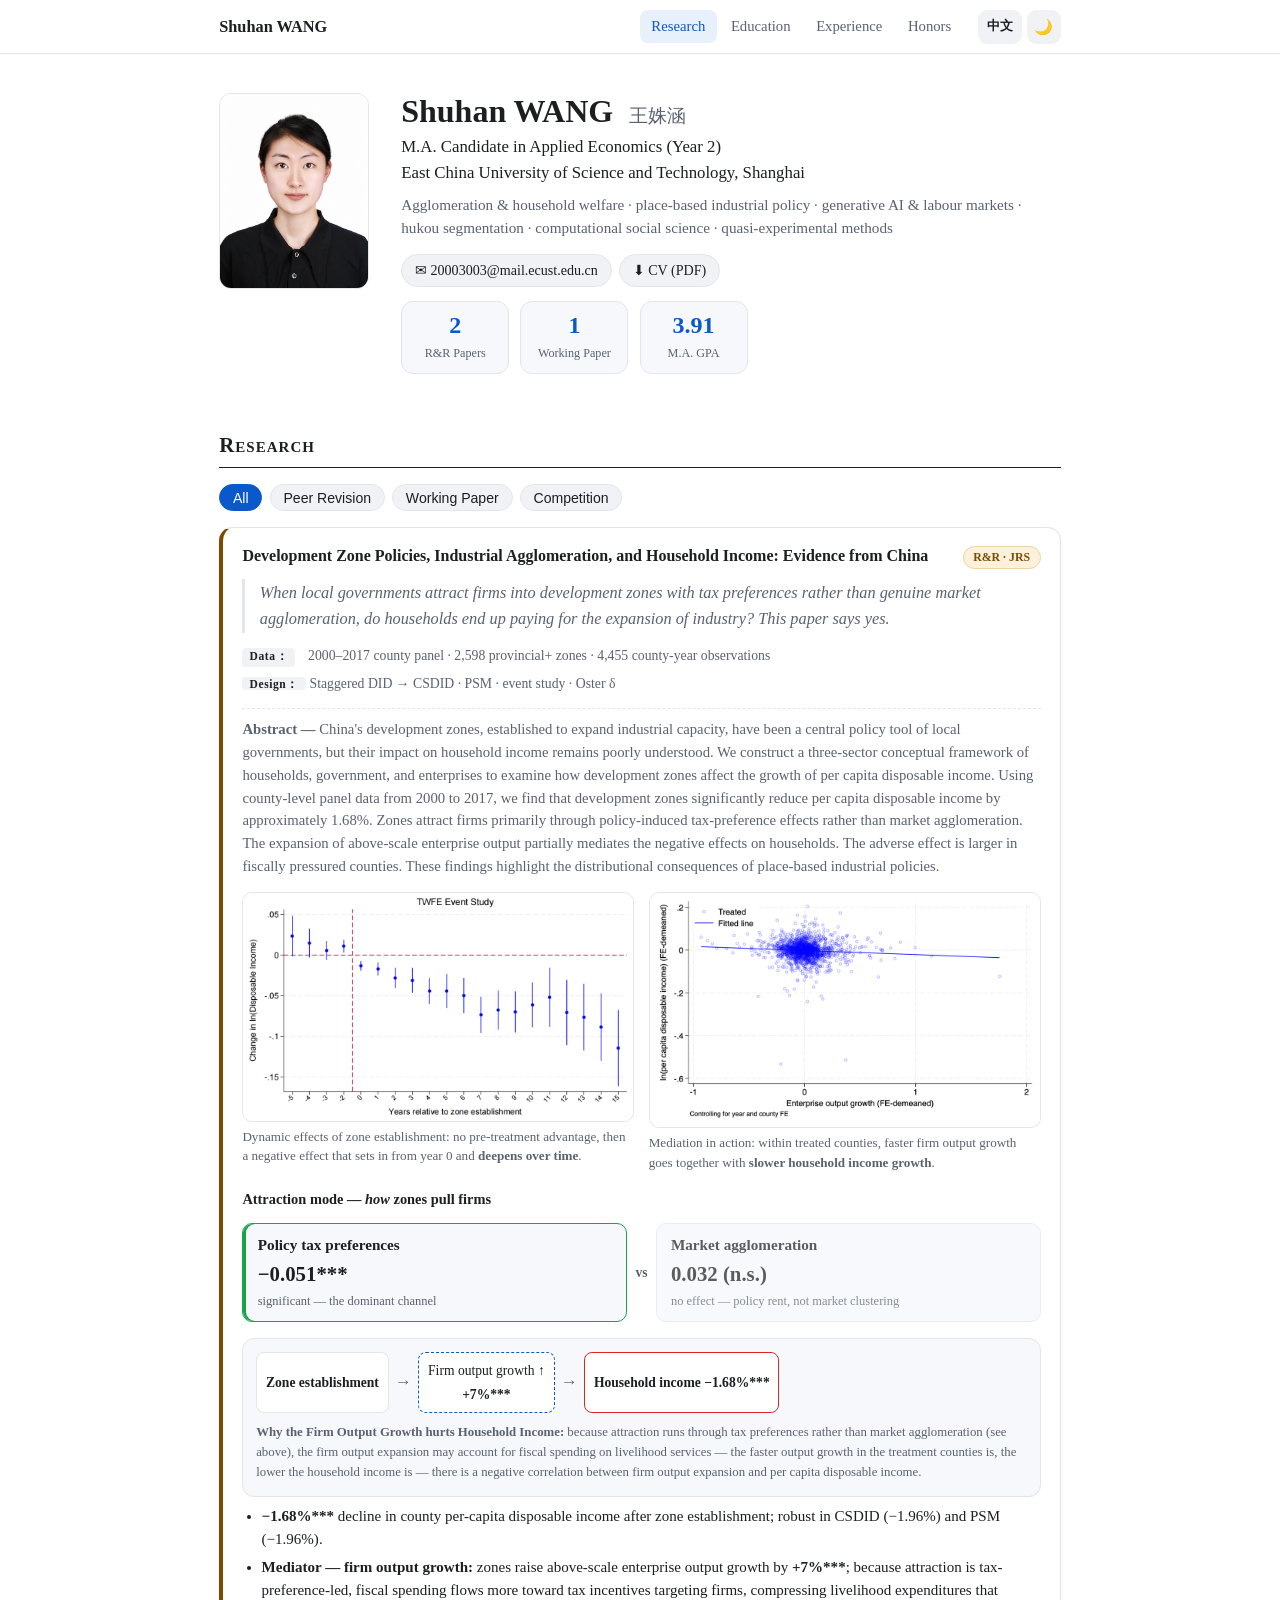
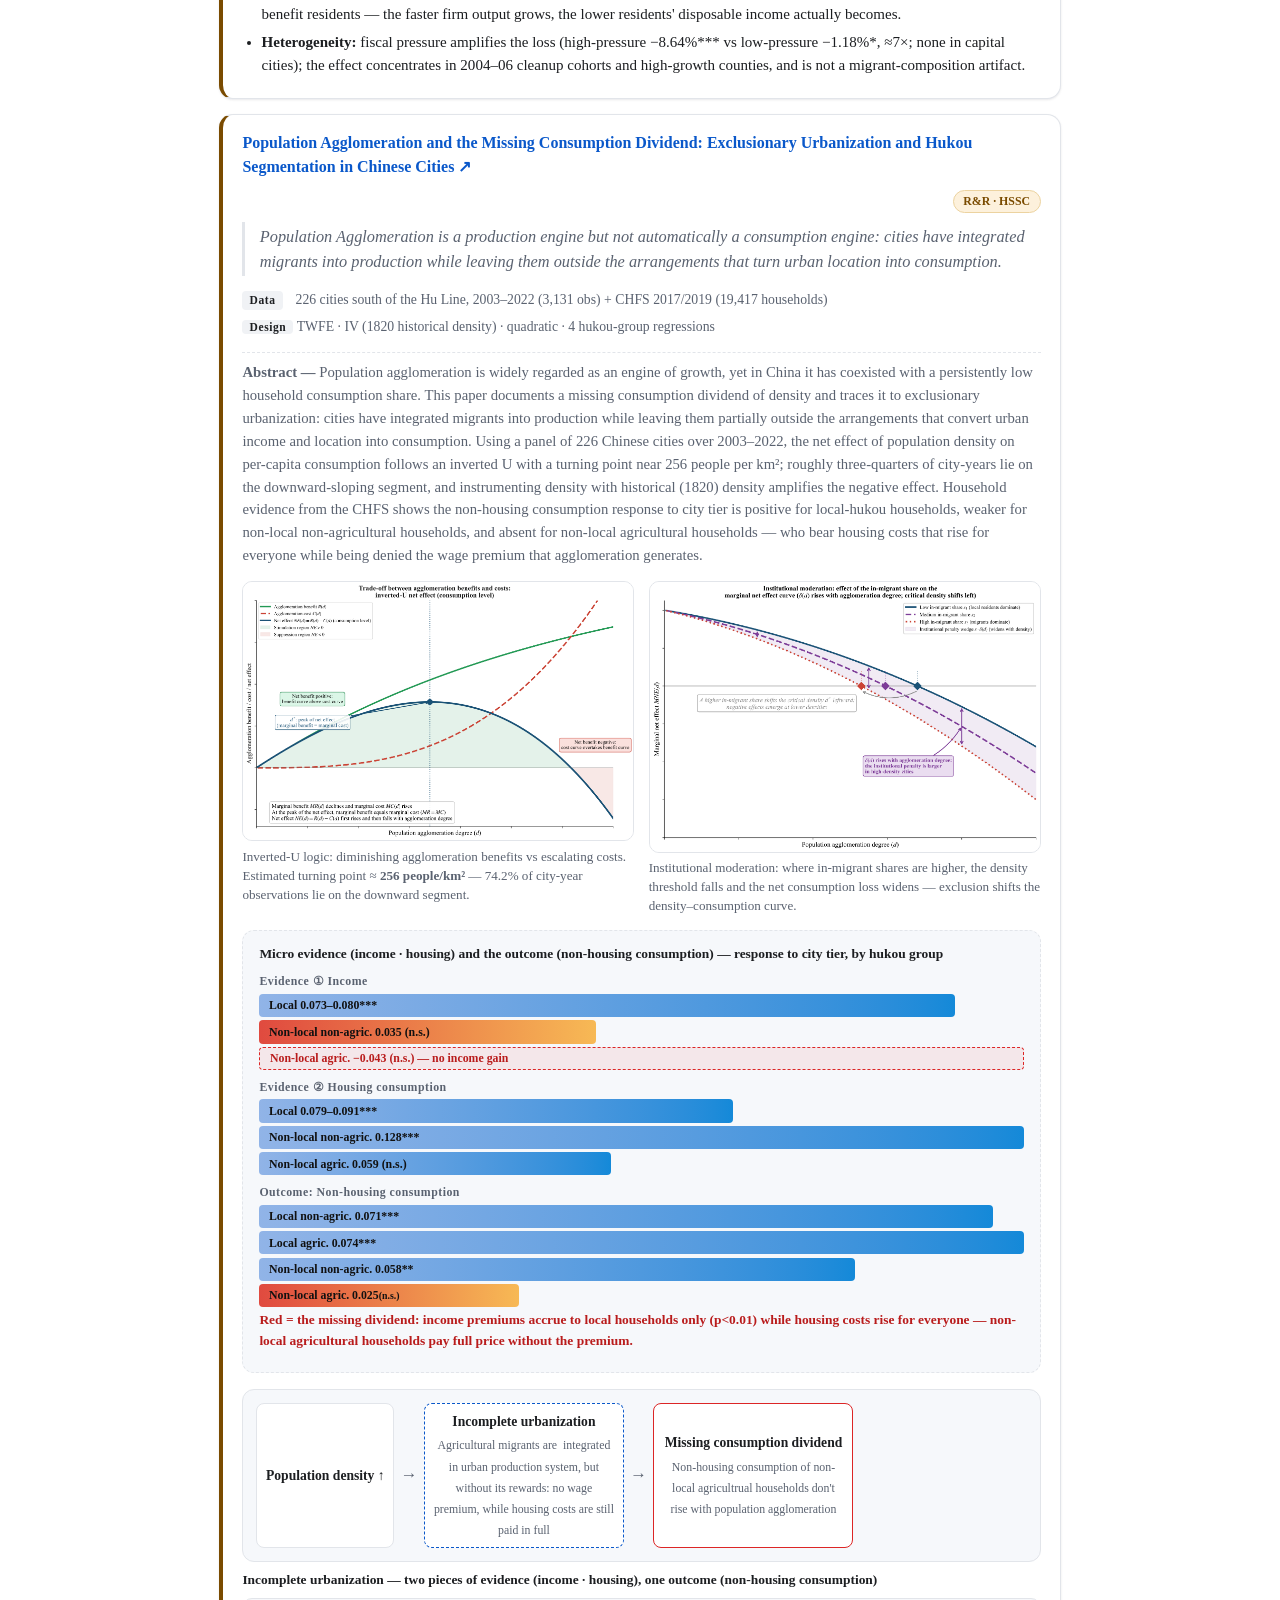
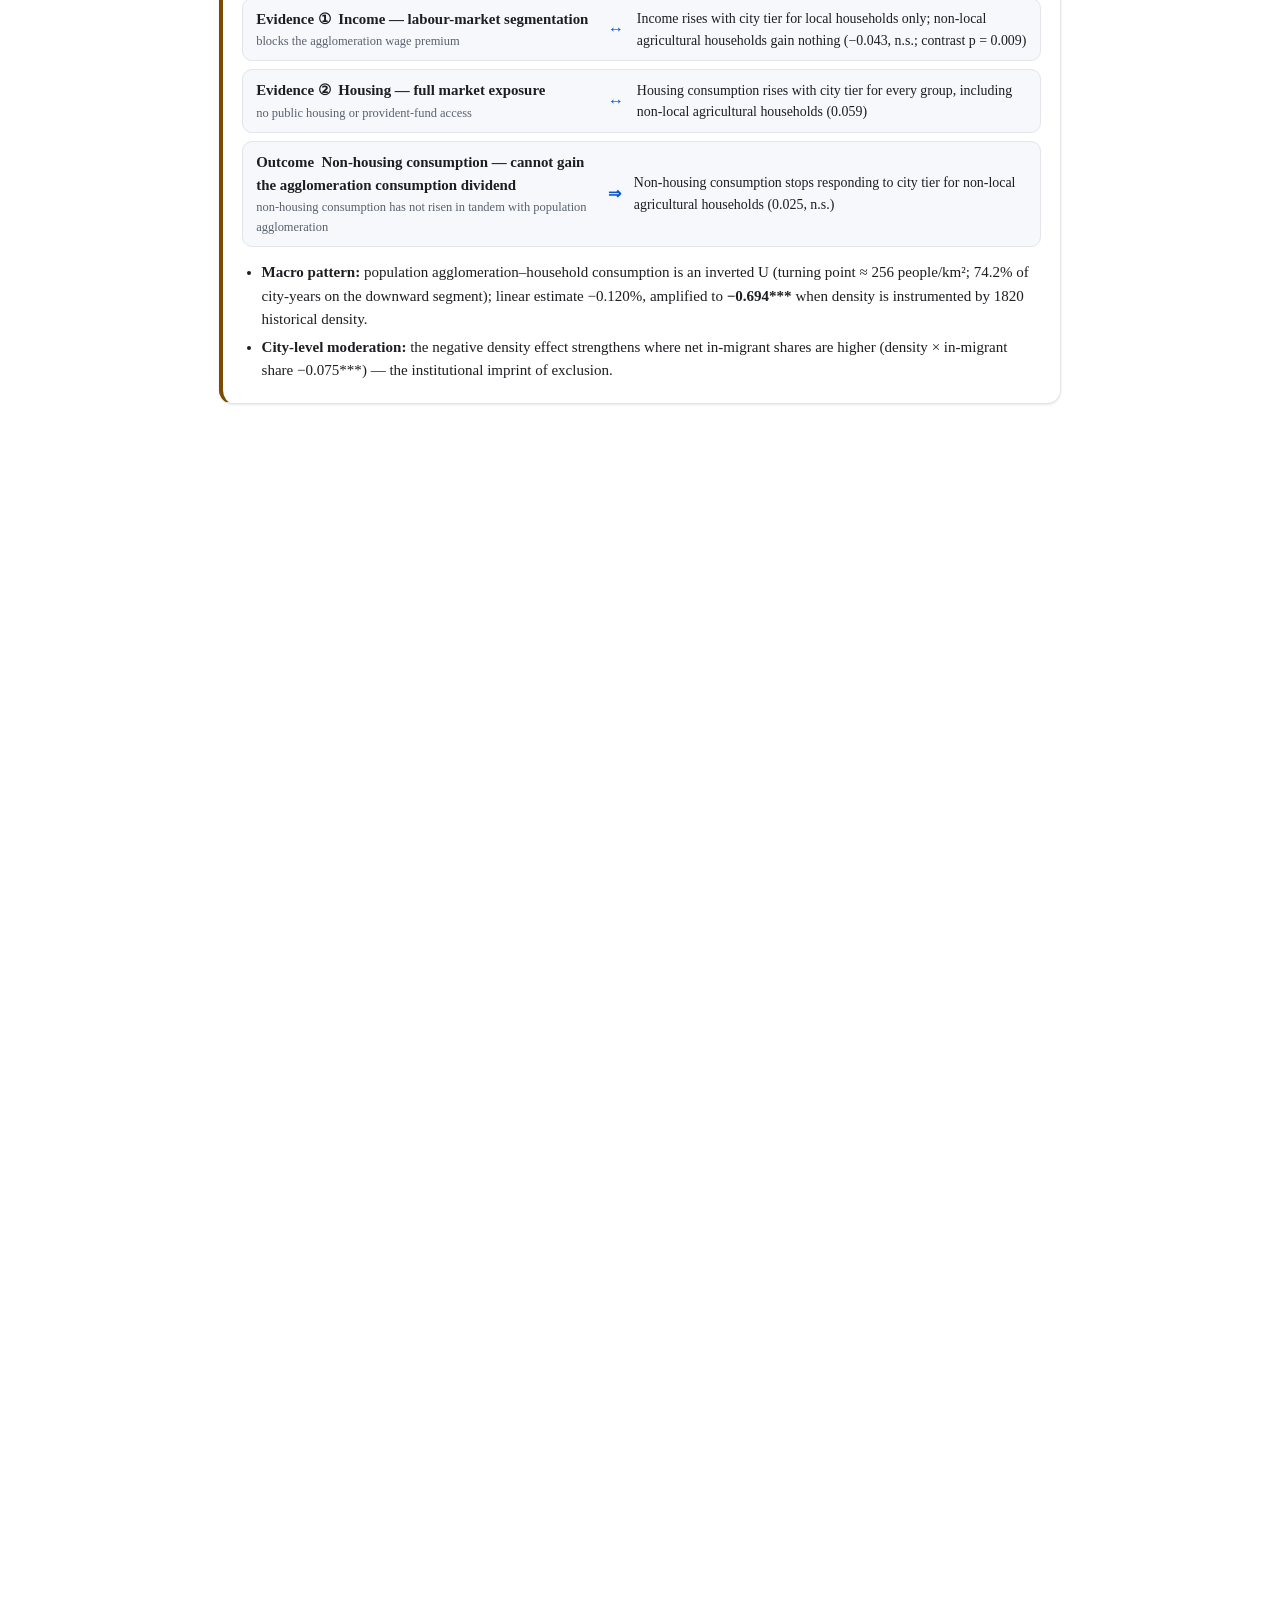
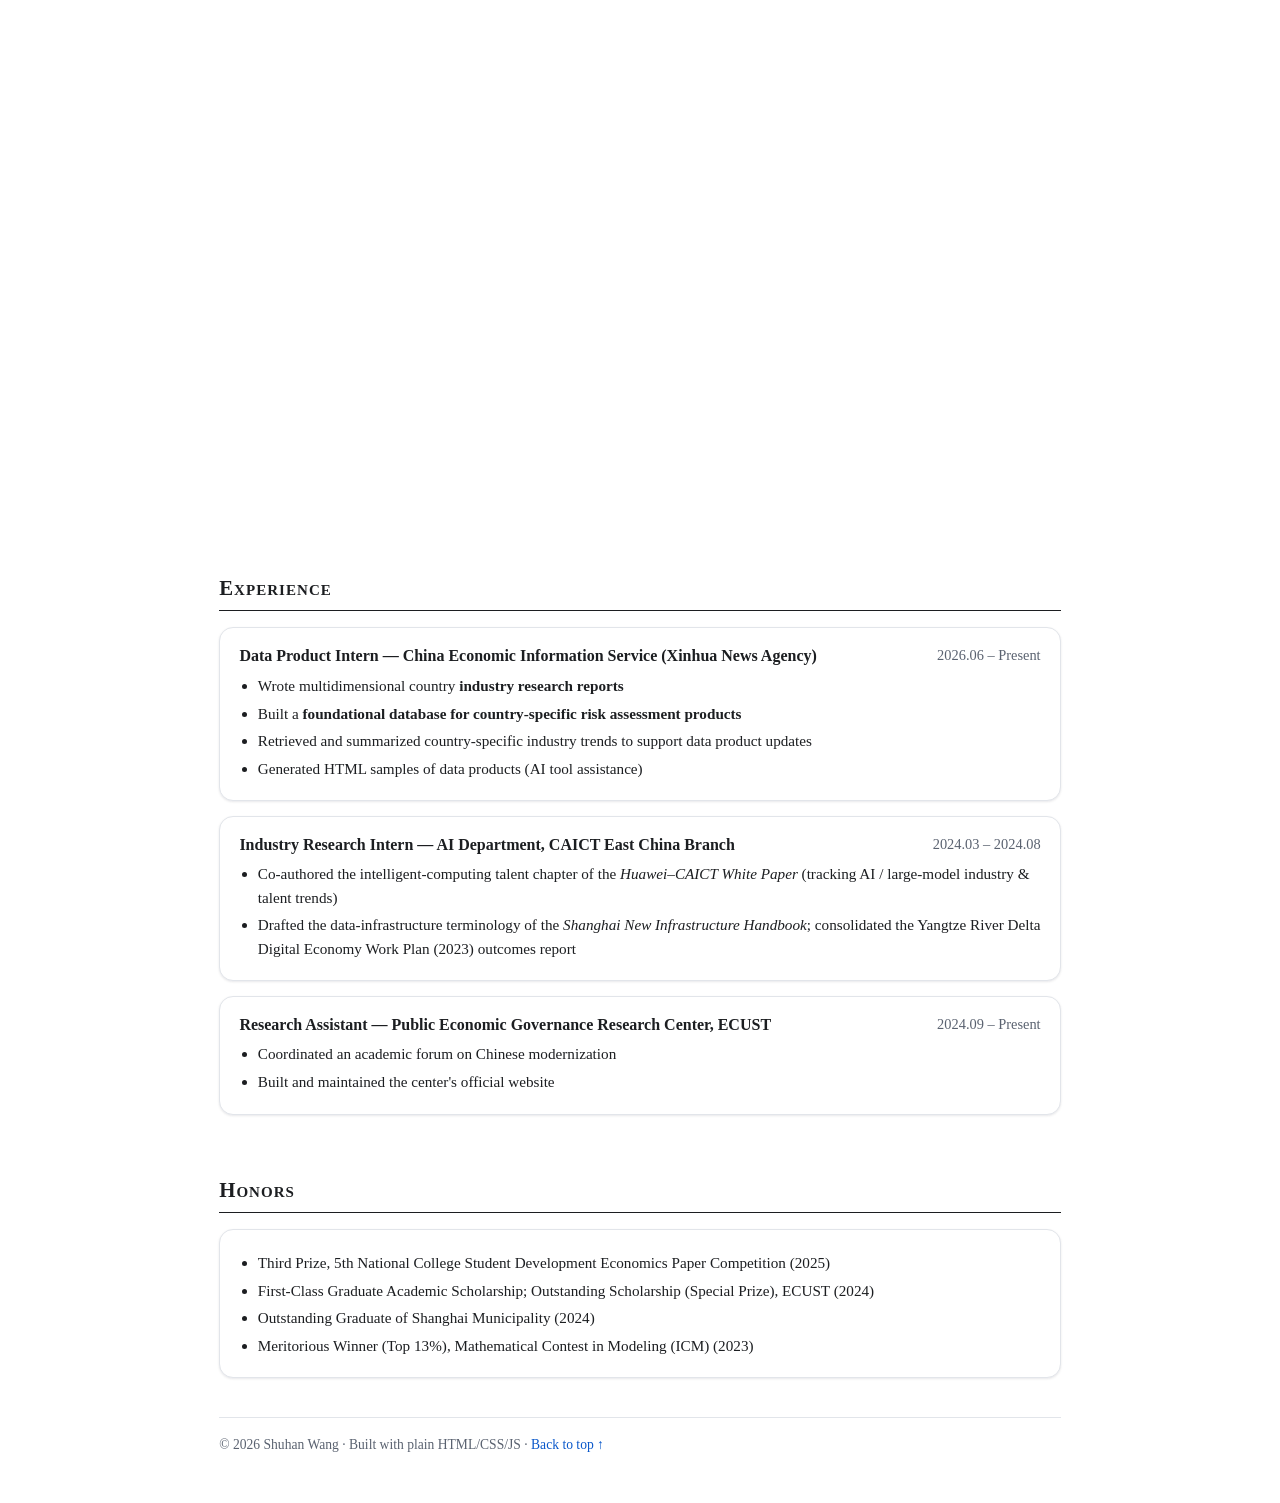
==== commit bf47cce3: "content update @ 2026-09-05 02:32" ====
--- a/index.html
+++ b/index.html
@@ -103,10 +103,10 @@
           <div class="flow-box mid">Firm output growth ↑ <b>+7%***</b></div>
           <div class="arrow">→</div>
           <div class="flow-box bad"><b>Household income −1.68%***</b></div>
-          <div class="flow-note"><b>Why the mediator hurts households:</b> because attraction runs through tax preferences rather than market agglomeration (see above), the output expansion carries no wage spillover — within treated counties, faster output growth goes together with slower income growth — so output growth <em>partially mediates</em> the negative household effect.</div></div>
+          <div class="flow-note"><b>Why the Firm Output Growth hurts Household Income:</b> because attraction runs through tax preferences rather than market agglomeration (see above), the firm output expansion may account for fiscal spending on livelihood services — the faster output growth in the treatment counties is, the lower the household income is — there is a negative correlation between firm output expansion and per capita disposable income.</div></div>
 
         <ul class="s-key" data-i18n="p1_key"><li><b>−1.68%***</b> decline in county per-capita disposable income after zone establishment; robust in CSDID (−1.96%) and PSM (−1.96%).</li>
-          <li><b>Mediator — firm output growth:</b> zones raise above-scale enterprise output growth by <b>+7%***</b>; because attraction is tax-preference-led, faster output growth predicts <em>slower</em> income growth within treated counties — output expansion partially mediates the negative effect.</li>
+          <li><b>Mediator — firm output growth:</b> zones raise above-scale enterprise output growth by <b>+7%***</b>; because attraction is tax-preference-led, fiscal spending flows more toward tax incentives targeting firms, compressing livelihood expenditures that benefit residents — the faster firm output grows, the lower residents' disposable income actually becomes.</li>
           <li><b>Heterogeneity:</b> fiscal pressure amplifies the loss (high-pressure −8.64%*** vs low-pressure −1.18%*, ≈7×; none in capital cities); the effect concentrates in 2004–06 cleanup cohorts and high-growth counties, and is not a migrant-composition artifact.</li></ul>
 
         
@@ -121,7 +121,7 @@
       </div>
 
       <div class="study-body">
-        <p class="question" data-i18n="p2_q">Density is a production engine but not automatically a consumption engine: cities have integrated migrants into <em>production</em>
+        <p class="question" data-i18n="p2_q">Population Agglomeration is a production engine but not automatically a consumption engine: cities have integrated migrants into <em>production</em>
           while leaving them outside the arrangements that turn urban location into <em>consumption</em>.</p>
 
         <div class="s-meta" data-i18n="p2_meta"><span class="lab">Data</span> 226 cities south of the Hu Line, 2003–2022 (3,131 obs) + CHFS 2017/2019 (19,417 households)<div><span class="lab">Design</span> TWFE · IV (1820 historical density) · quadratic · 4 hukou-group regressions</div></div>
@@ -158,7 +158,7 @@
               </div>
             <p class="fig-title miss-note">Red = the missing dividend: income premiums accrue to local households only (p&lt;0.01) while housing costs rise for everyone — non-local agricultural households pay full price without the premium.</p></div>
 
-        <div class="flow" data-i18n="p2_flow"><div class="flow-box"><b>Population density ↑</b></div> <div class="arrow">→</div> <div class="flow-box mid"><b>Incomplete urbanization</b><br><small>in production, but without its rewards: no wage premium, while housing costs are still paid in full</small></div> <div class="arrow">→</div><div class="flow-box bad"><b>Missing consumption dividend</b><br><small>outcome: non-housing consumption</small></div></div>
+        <div class="flow" data-i18n="p2_flow"><div class="flow-box"><b>Population density ↑</b></div> <div class="arrow">→</div> <div class="flow-box mid"><b><b>Incomplete urbanization</b></b><b><small style="color: rgb(90, 98, 112); font-weight: 400;">Agricultural migrants are&nbsp;&nbsp;<span style="color: rgb(90, 98, 112); font-size: 0.74rem;">integrated in urban production system, but without its rewards: no wage premium, while housing costs are still paid in full</span></small></b></div> <div class="arrow">→</div><div class="flow-box bad"><b><b>Missing consumption dividend</b></b><b><small style="color: rgb(90, 98, 112); font-weight: 400;">Non-housing consumption of non-local agricultrual households don't rise with population agglomeration</small></b></div></div>
 
         <p class="fig-title" data-i18n="p2_mid">Incomplete urbanization — two pieces of evidence (income · housing), one outcome (non-housing consumption)</p>
         <div class="mech" data-i18n="p2_mech"><div class="mech-row">
@@ -172,12 +172,12 @@
             <div class="mech-evidence">Housing consumption rises with city tier for every group, including non-local agricultural households (0.059)</div>
           </div>
           <div class="mech-row">
-            <div class="mech-channel"><b>Outcome&nbsp;&nbsp;Non-housing consumption — cannot gain the agglomeration consumption dividend</b><small>dependent variable: consumption has not risen in tandem with population agglomeration</small></div>
+            <div class="mech-channel"><b>Outcome&nbsp;&nbsp;Non-housing consumption — cannot gain the agglomeration consumption dividend</b><small>non-housing consumption has not risen in tandem with population agglomeration</small></div>
             <div class="mech-arrow">⇒</div>
             <div class="mech-evidence">Non-housing consumption stops responding to city tier for non-local agricultural households (0.025, n.s.)</div>
           </div></div>
 
-        <ul class="s-key" data-i18n="p2_key"><li><b>Macro pattern:</b> density–consumption is an inverted U (turning point ≈ 256 people/km²; 74.2% of city-years on the downward segment); linear estimate −0.120%, amplified to <b>−0.694***</b> when density is instrumented by 1820 historical density.</li>
+        <ul class="s-key" data-i18n="p2_key"><li><b>Macro pattern:</b>&nbsp;population agglomeration–household consumption is an inverted U (turning point ≈ 256 people/km²; 74.2% of city-years on the downward segment); linear estimate −0.120%, amplified to <b>−0.694***</b> when density is instrumented by 1820 historical density.</li>
           <li><b>City-level moderation:</b> the negative density effect strengthens where net in-migrant shares are higher (density × in-migrant share −0.075***) — the institutional imprint of exclusion.</li></ul>
 
         
@@ -260,18 +260,15 @@
     <h2 class="sec-title" data-reveal data-i18n="sec_exp">Experience</h2>
     <div class="item card" data-reveal>
       <div class="head" data-i18n="exp_h1"><strong>Data Product Intern — China Economic Information Service (Xinhua News Agency)</strong><span class="when">2026.06 – Present</span></div>
-      <ul data-i18n="exp_1"><li>Independent data collection, writing, and proofreading of 17 country-industry reports (Poland, Ireland, Luxembourg, Hungary), benchmarked against World Bank, Eurostat, and IMF data</li>
-        <li>Built the underlying database of a country risk assessment product from an established indicator framework; ongoing retrieval and synthesis of industrial developments to support dynamic data-product updates</li>
-        <li>AI-assisted development of product pages (HTML samples)</li></ul>
+      <ul data-i18n="exp_1"><li>Wrote multidimensional country <b>industry research reports</b></li><li>Built a <b>foundational database for country-specific risk assessment products</b></li><li>Retrieved and summarized country-specific industry trends to support data product updates</li><li>Generated HTML samples of data products (AI tool assistance)</li></ul>
     </div>
     <div class="item card" data-reveal>
       <div class="head" data-i18n="exp_h2"><strong>Industry Research Intern — AI Department, CAICT East China Branch</strong><span class="when">2024.03 – 2024.08</span></div>
-      <ul data-i18n="exp_2"><li>Co-authored the intelligent-computing talent chapter of the Huawei–CAICT <em>White Paper on Intelligent Computing and Large Model Talent</em></li>
-        <li>Assisted in drafting the data infrastructure section of the Shanghai New Infrastructure Handbook; consolidated the Yangtze River Delta Digital Economy Work Plan (2023) outcomes report</li></ul>
+      <ul data-i18n="exp_2"><li>Co-authored the intelligent-computing talent chapter of the <em>Huawei–CAICT White Paper</em> (tracking AI / large-model industry &amp; talent trends)</li><li>Drafted the data-infrastructure terminology of the <em>Shanghai New Infrastructure Handbook</em>; consolidated the Yangtze River Delta Digital Economy Work Plan (2023) outcomes report</li></ul>
     </div>
     <div class="item card" data-reveal>
       <div class="head" data-i18n="exp_h3"><strong>Research Assistant — Public Economic Governance Research Center, ECUST</strong><span class="when">2024.09 – Present</span></div>
-      <ul data-i18n="exp_3"><li>Coordinated the Chinese-Style Modernization Academic Forum; built and maintain the center's official website</li></ul>
+      <ul data-i18n="exp_3"><li>Coordinated an academic forum on Chinese modernization</li><li>Built and maintained the center's official website</li></ul>
     </div>
   </section>
 
--- a/css/theme.css
+++ b/css/theme.css
@@ -6,6 +6,6 @@
   --scale-h1: 1;
   --scale-h2: 1;
   --wrap-max: 880px;
-  --font-body: -apple-system, BlinkMacSystemFont, "Segoe UI", "Helvetica Neue", Arial, "PingFang SC", "Microsoft YaHei", sans-serif;
+  --font-body: Georgia, "Times New Roman", "Songti SC", "SimSun", serif;
   --font-display: Georgia, "Times New Roman", "Songti SC", "SimSun", serif;
 }
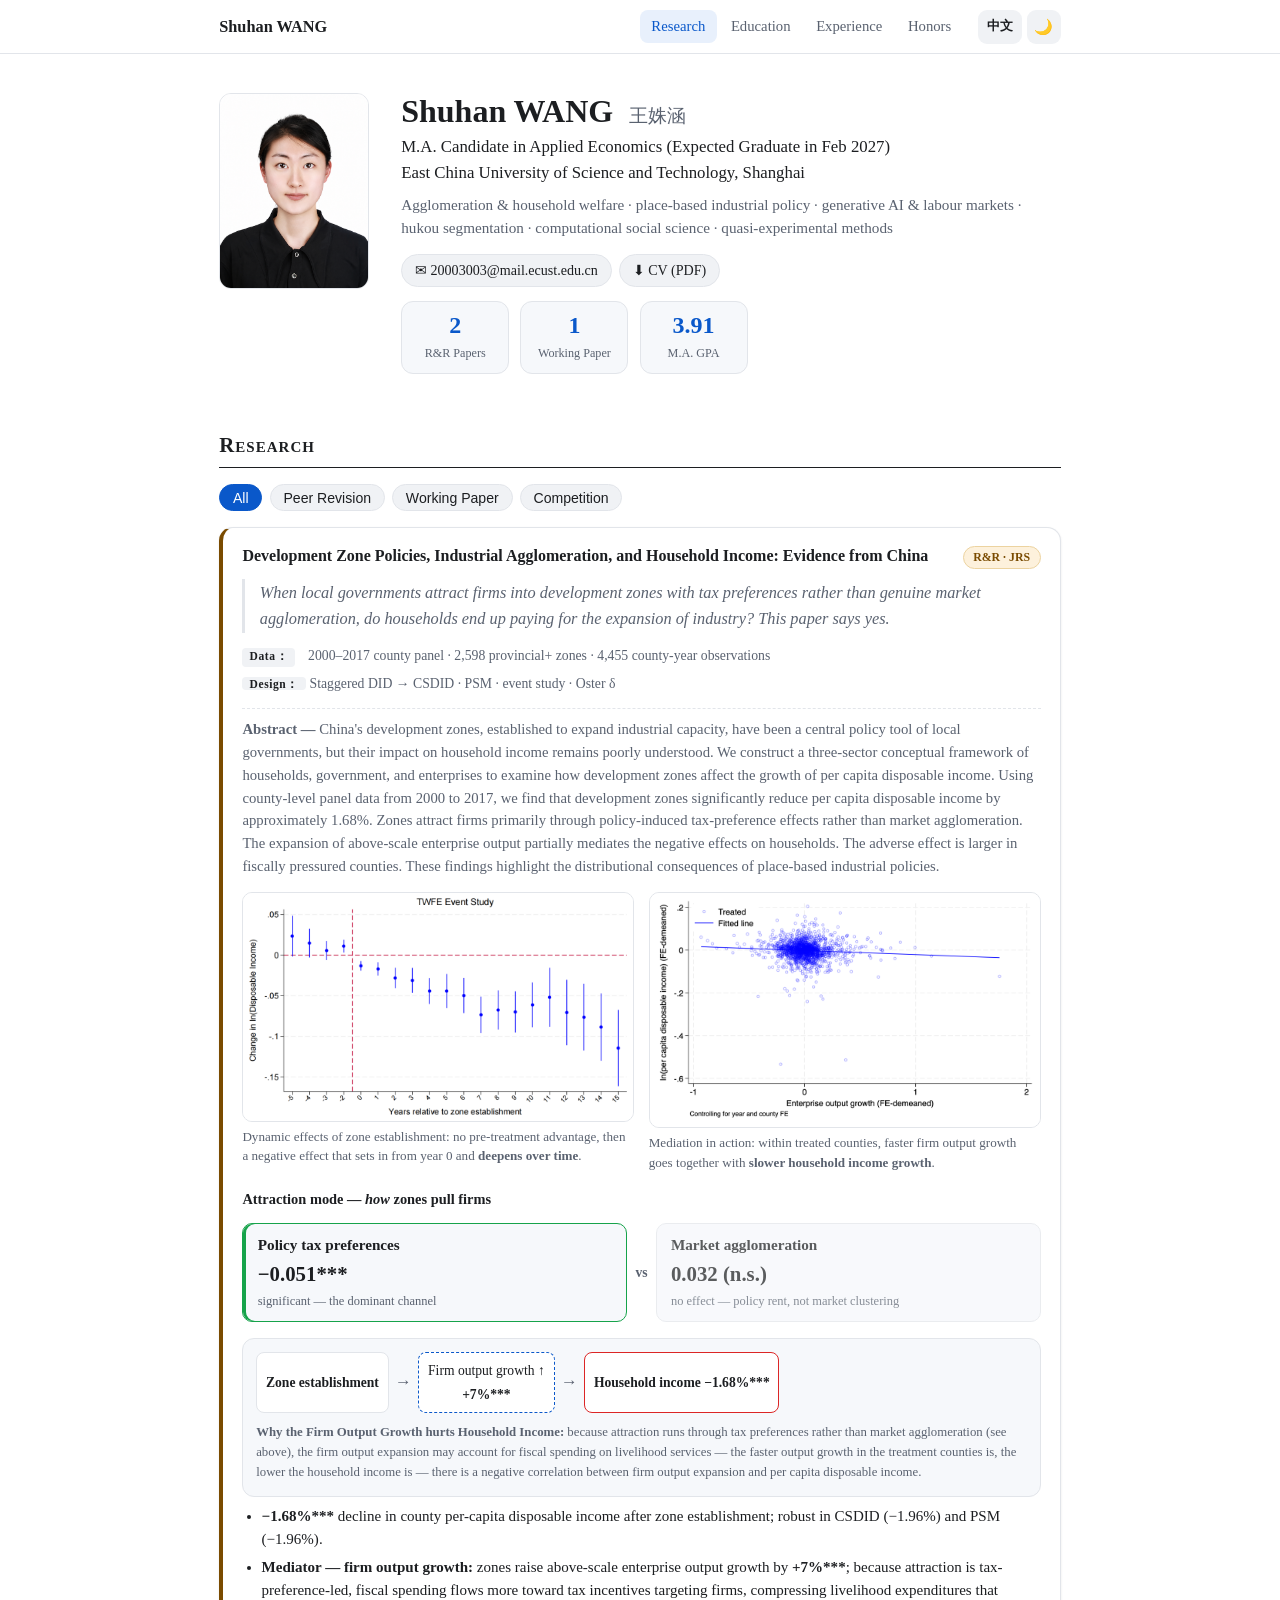
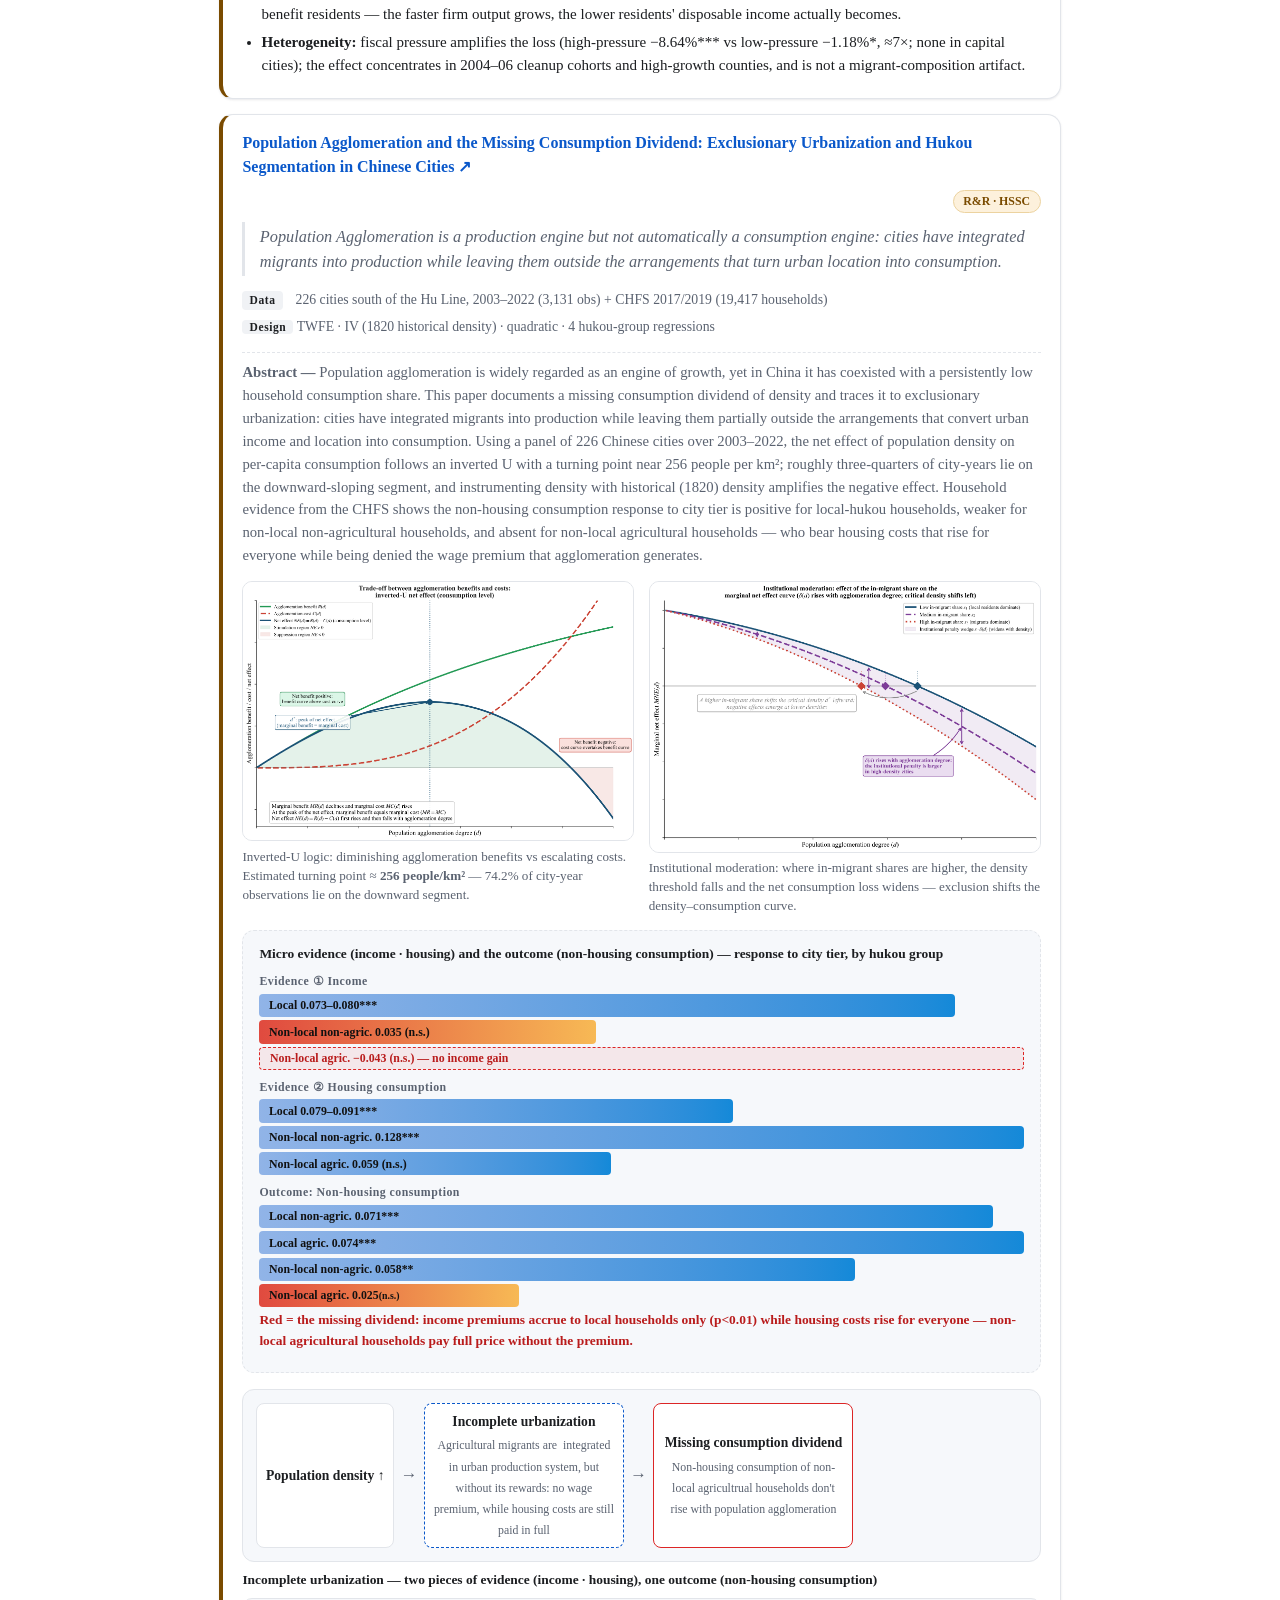
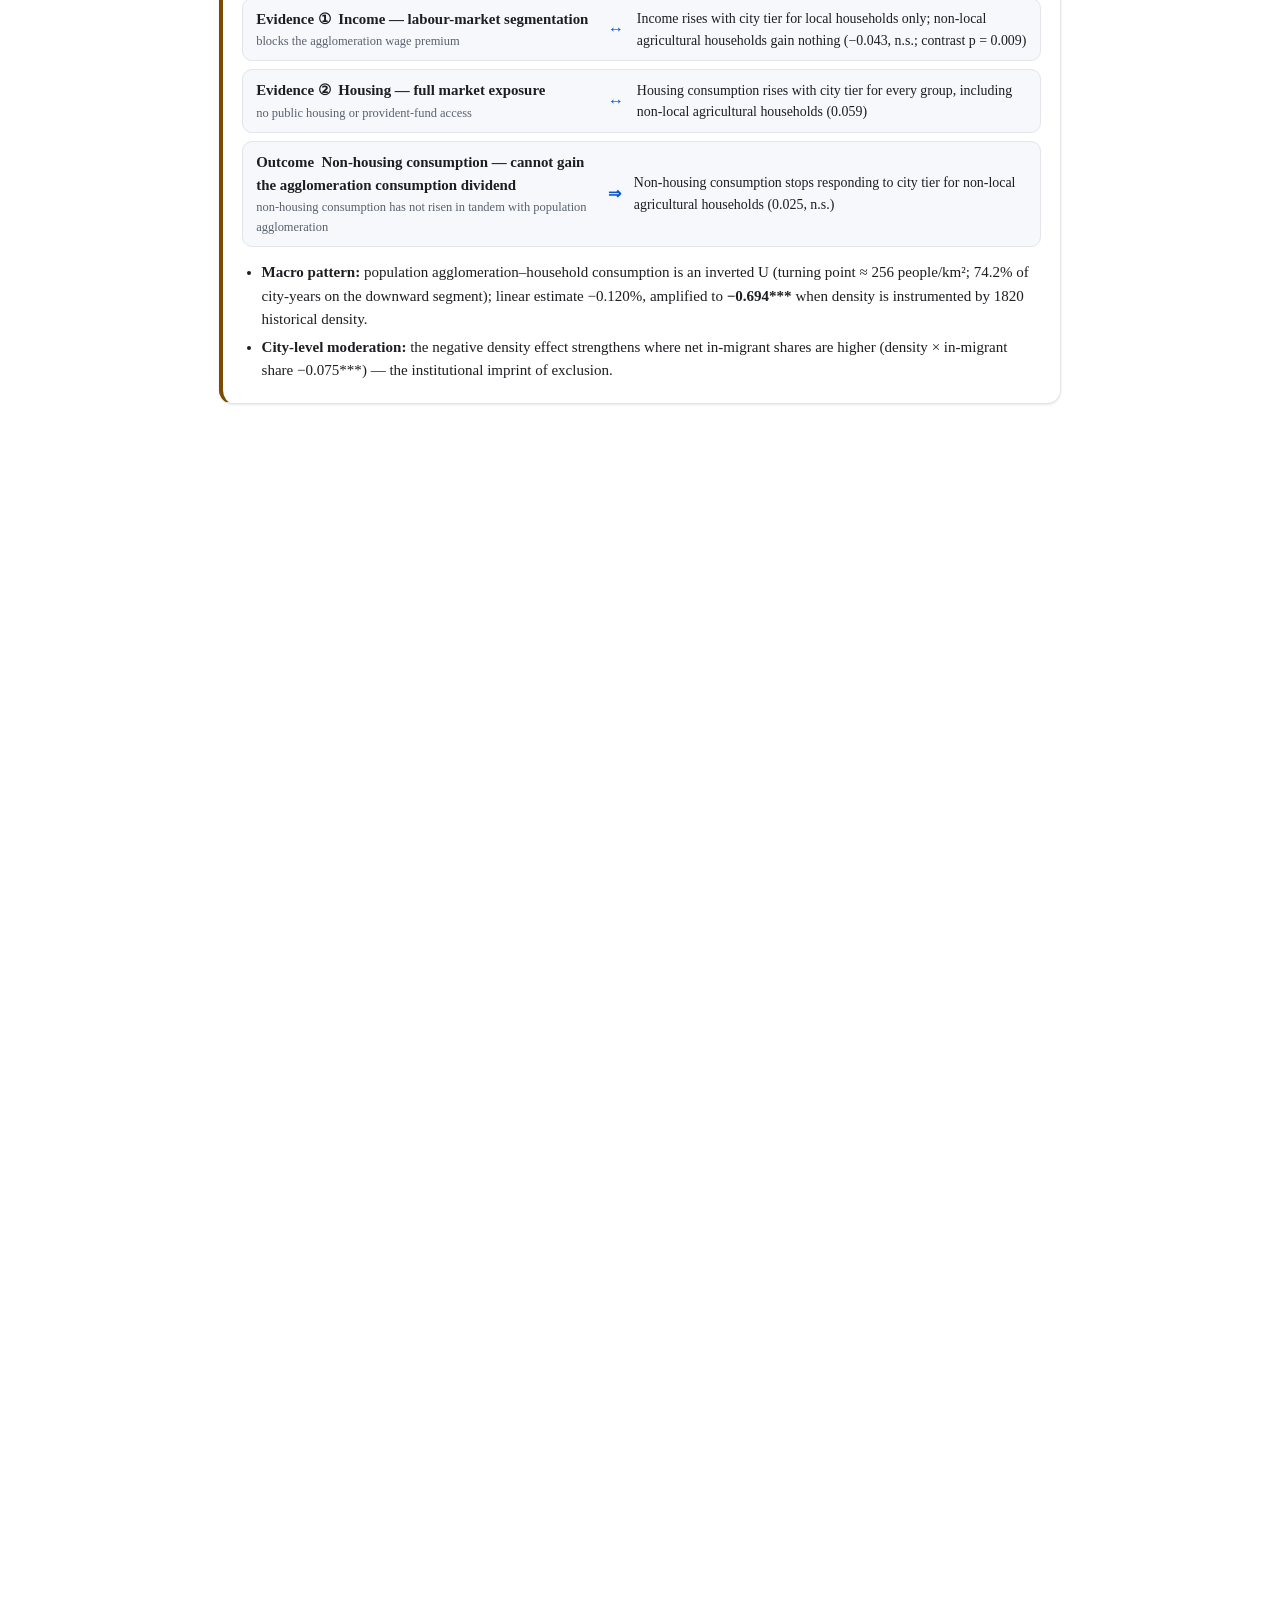
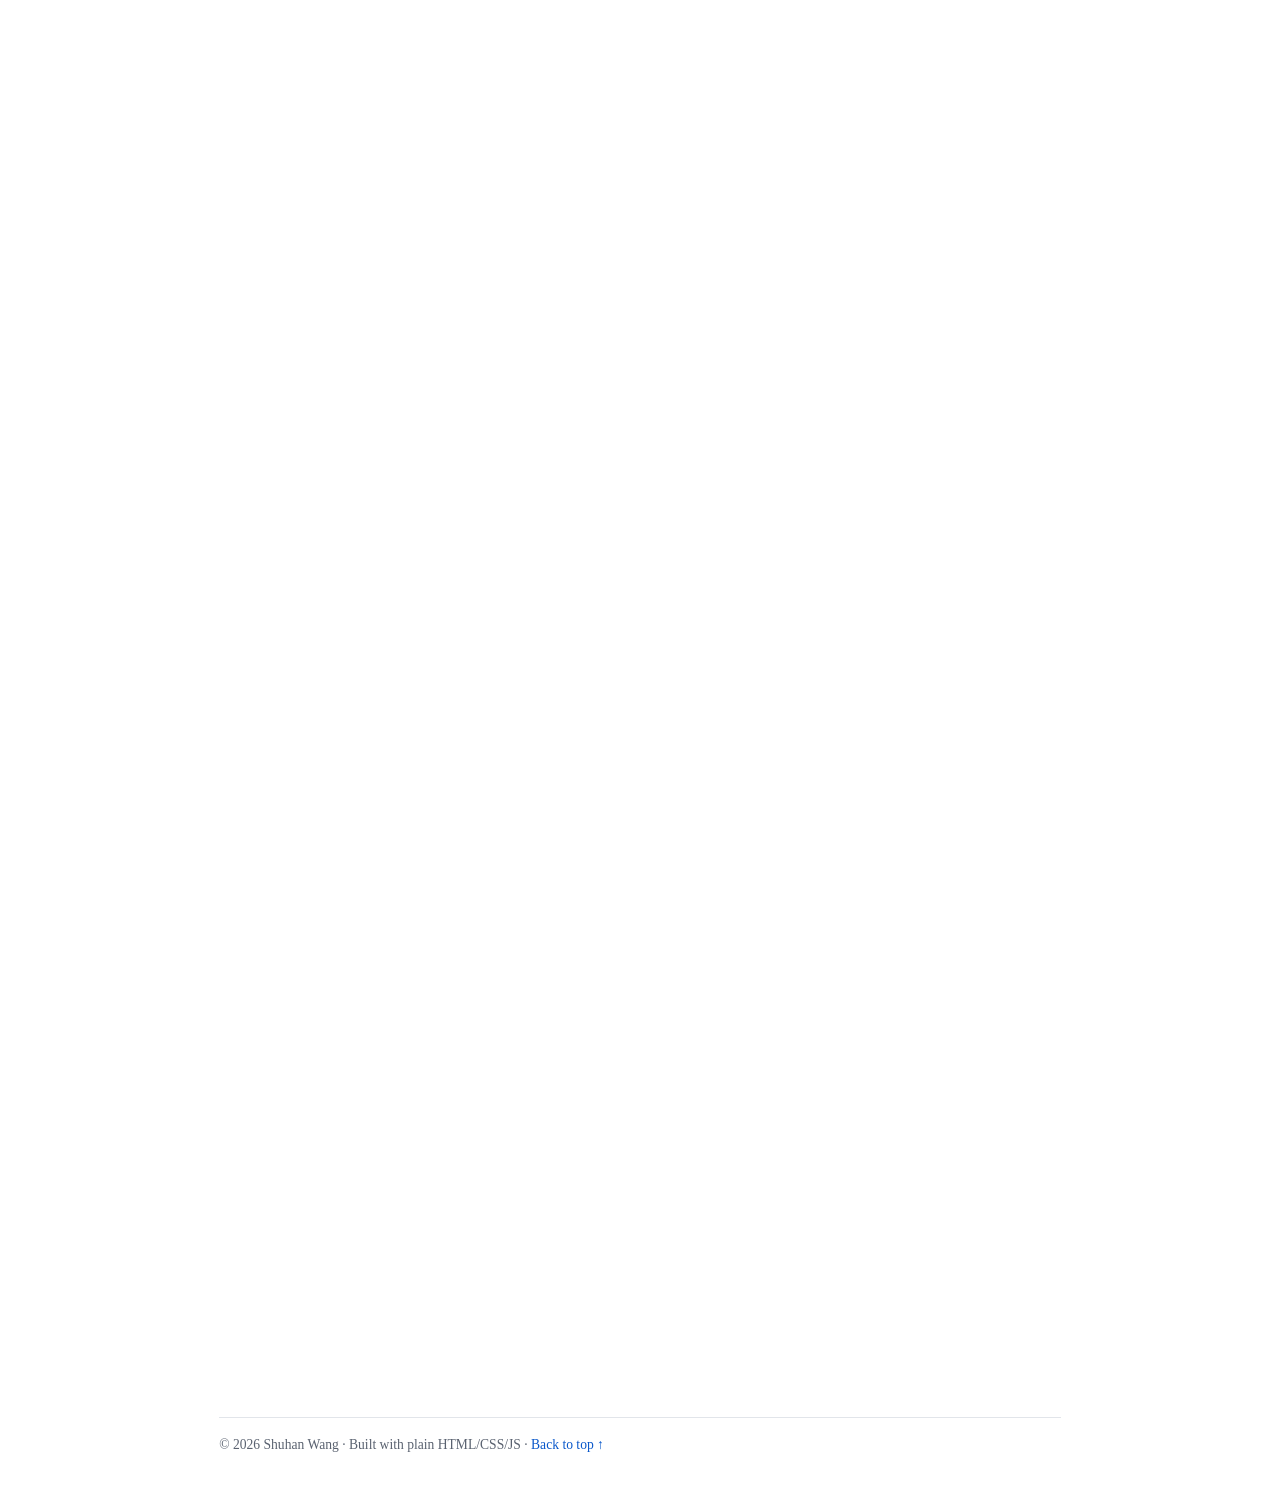
==== commit 862f98ff: "content update @ 2026-09-05 02:34" ====
--- a/index.html
+++ b/index.html
@@ -38,7 +38,7 @@
     </div>
     <div class="hero-main">
       <h1 data-reveal>Shuhan WANG <span class="cn">王姝涵</span></h1>
-      <p class="role" data-reveal data-i18n="hero_role">M.A. Candidate in Applied Economics (Year 2)<br>East China University of Science and Technology, Shanghai</p>
+      <p class="role" data-reveal data-i18n="hero_role">M.A. Candidate in Applied Economics (Expected Graduate in Feb 2027)<br>East China University of Science and Technology, Shanghai</p>
       <p class="interests" data-reveal data-i18n="hero_int">Agglomeration &amp; household welfare · place-based industrial policy · generative AI &amp; labour markets · hukou segmentation · computational social science · quasi-experimental methods</p>
       <div class="contact" data-reveal>
         <a class="chip" id="emailChip" href="mailto:20003003@mail.ecust.edu.cn">✉ 20003003@mail.ecust.edu.cn</a>
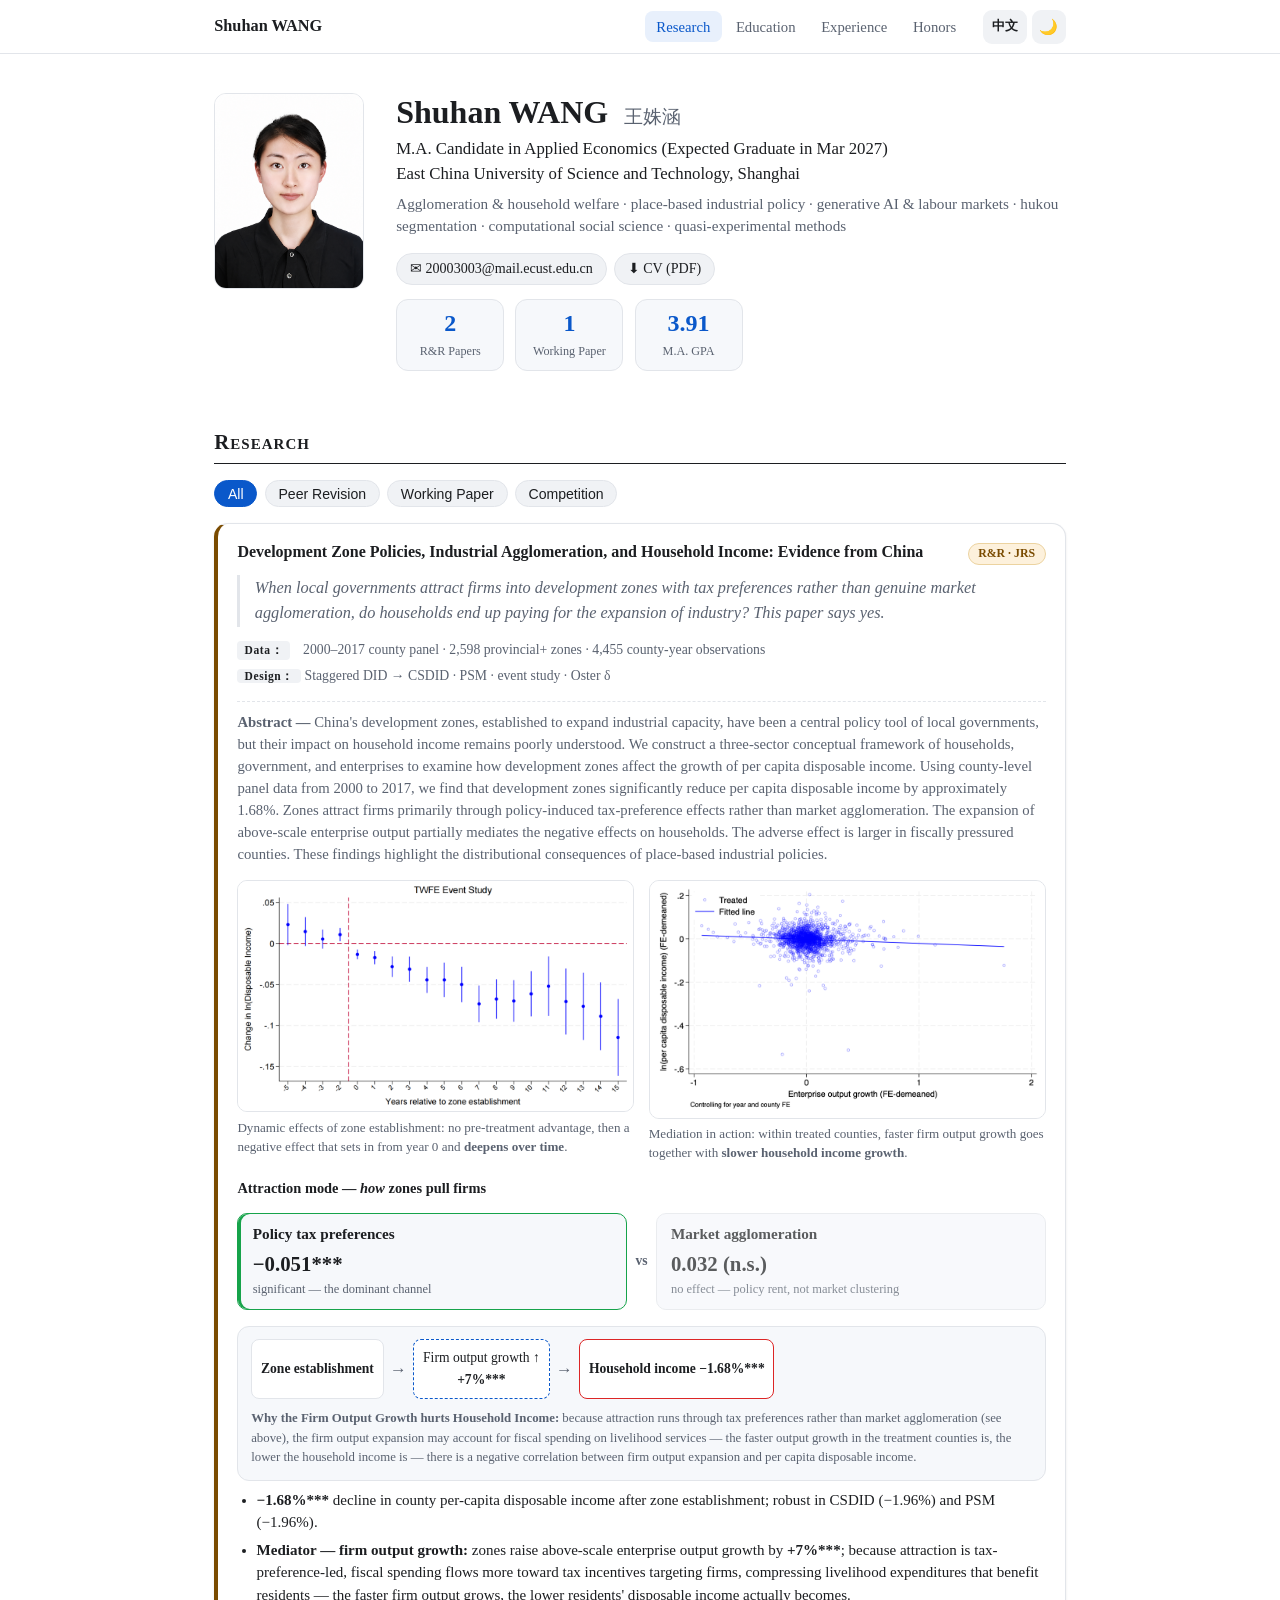
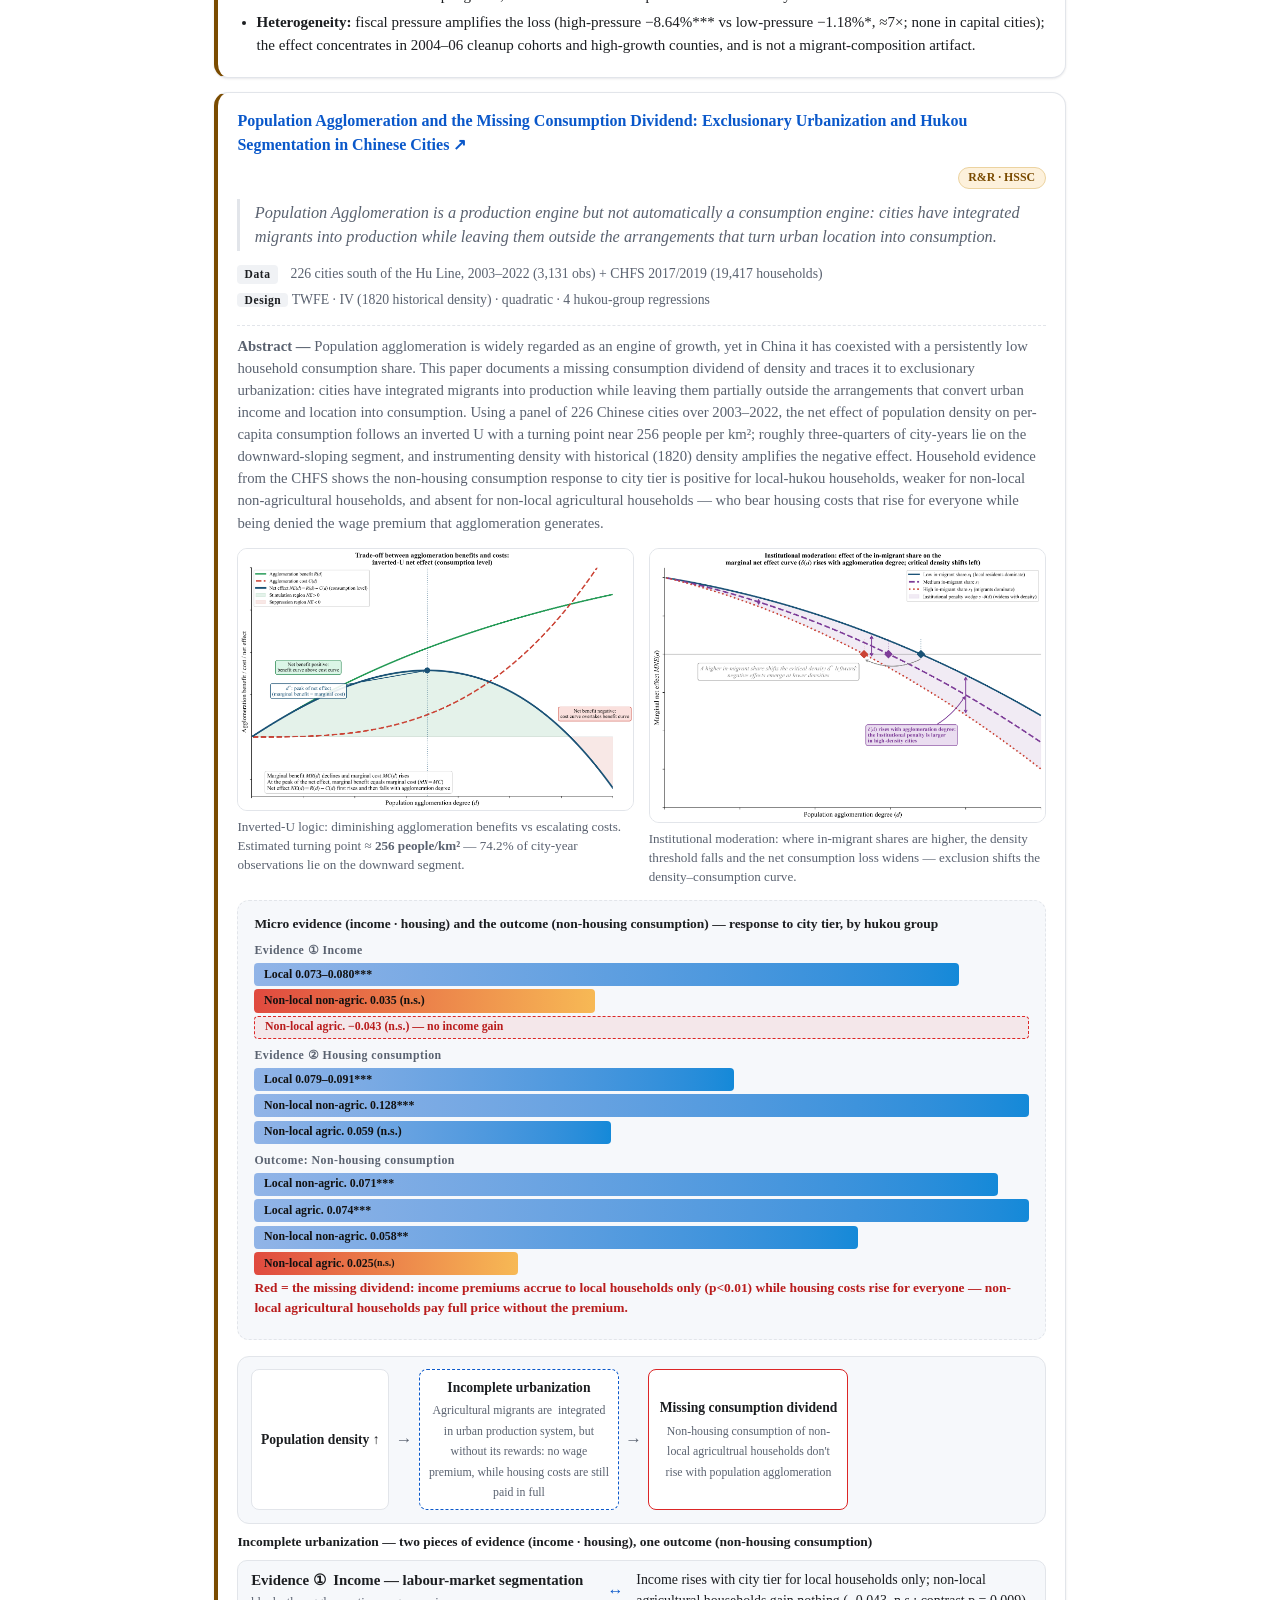
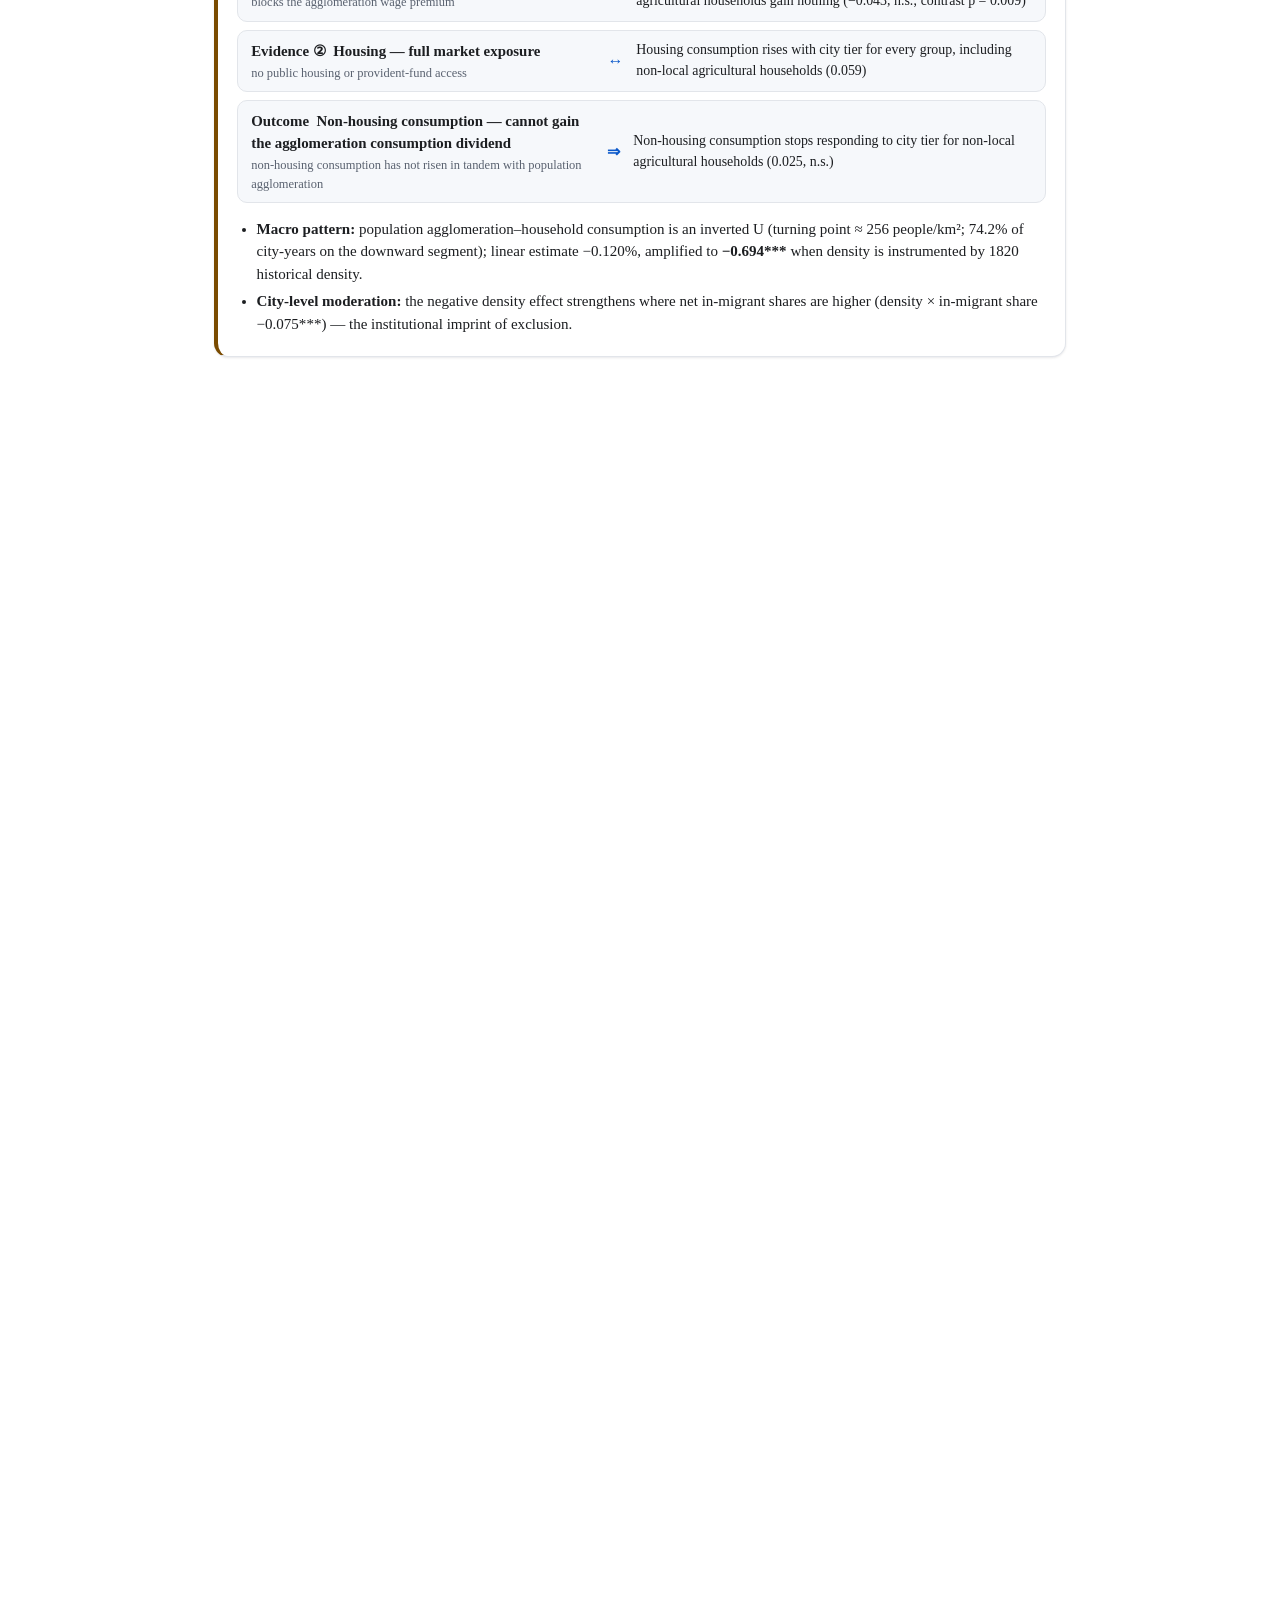
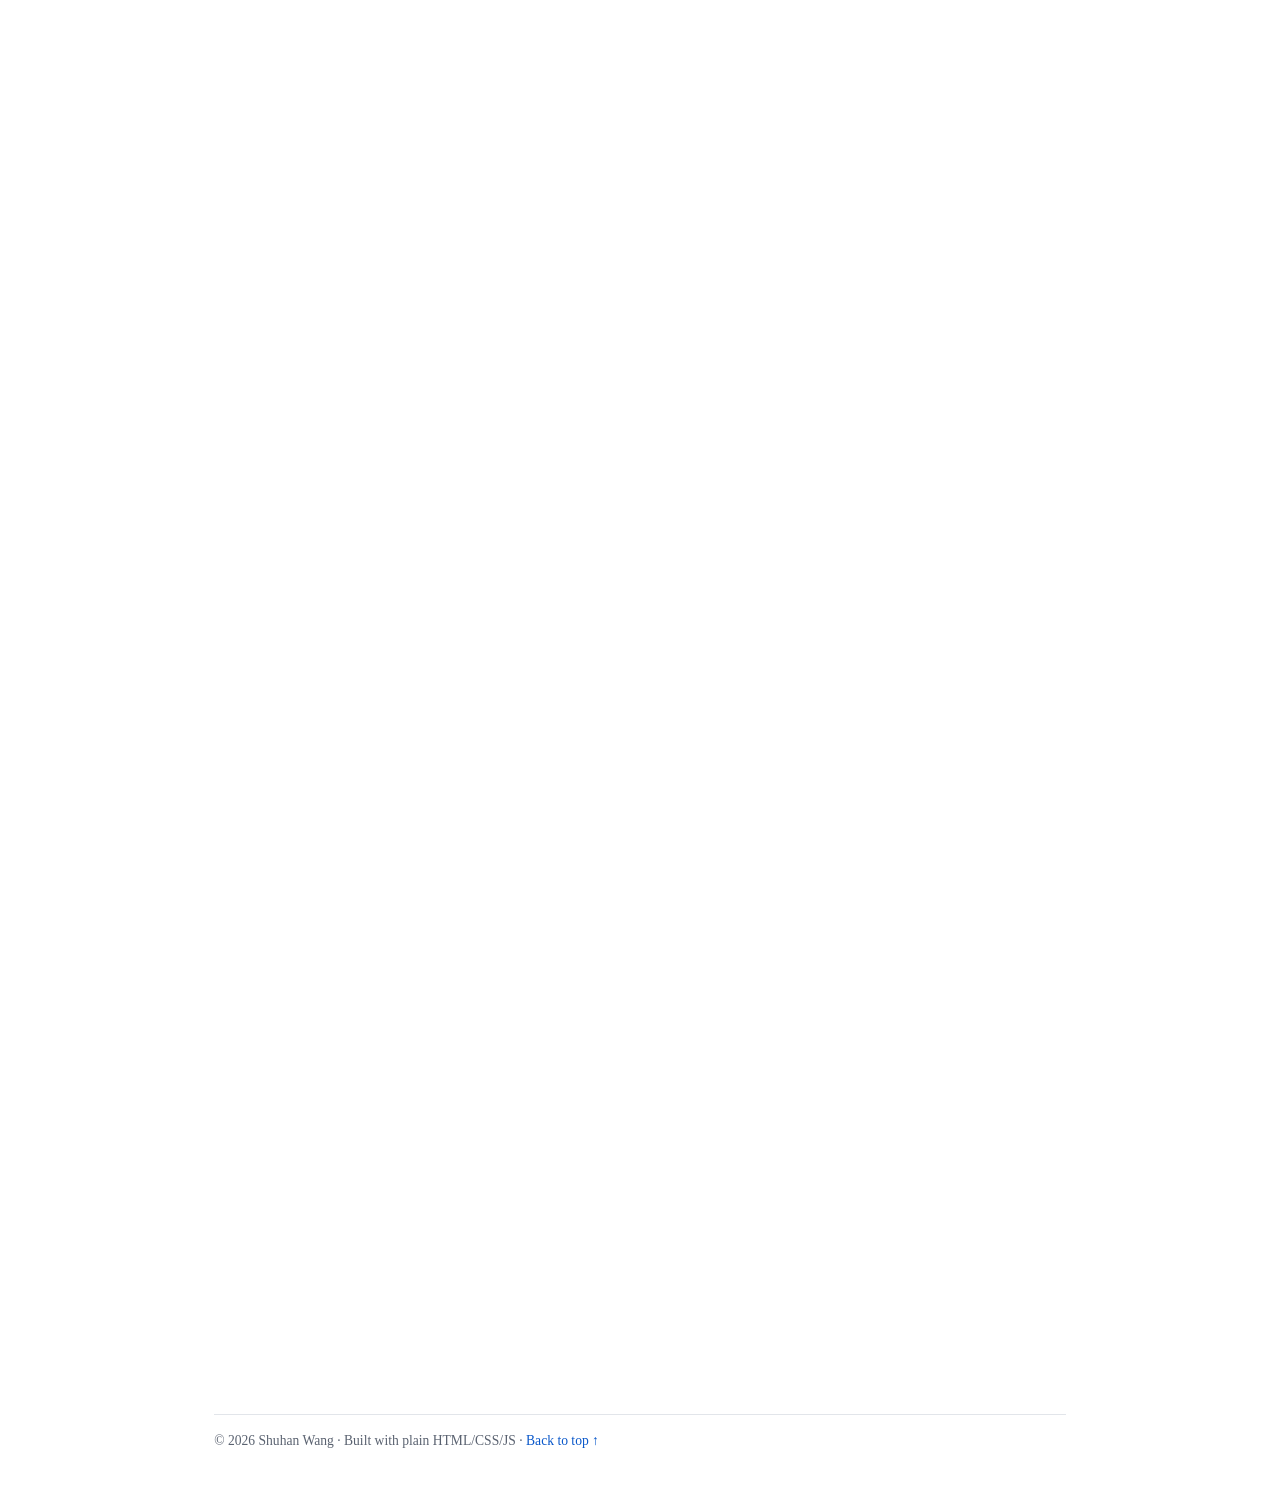
==== commit de870efa: "content update @ 2026-10-13 08:57" ====
--- a/index.html
+++ b/index.html
@@ -38,11 +38,11 @@
     </div>
     <div class="hero-main">
       <h1 data-reveal>Shuhan WANG <span class="cn">王姝涵</span></h1>
-      <p class="role" data-reveal data-i18n="hero_role">M.A. Candidate in Applied Economics (Expected Graduate in Feb 2027)<br>East China University of Science and Technology, Shanghai</p>
+      <p class="role" data-reveal data-i18n="hero_role">M.A. Candidate in Applied Economics (Expected Graduate in Mar 2027)<br>East China University of Science and Technology, Shanghai</p>
       <p class="interests" data-reveal data-i18n="hero_int">Agglomeration &amp; household welfare · place-based industrial policy · generative AI &amp; labour markets · hukou segmentation · computational social science · quasi-experimental methods</p>
       <div class="contact" data-reveal>
         <a class="chip" id="emailChip" href="mailto:20003003@mail.ecust.edu.cn">✉ 20003003@mail.ecust.edu.cn</a>
-        <a class="chip" href="assets/CV_Wang_Shuhan.pdf" download data-i18n="cv_chip">⬇ CV (PDF)</a>
+        <a class="chip" href="assets/CV_Wang_Shuhan.pdf?v=07d8835b" download data-i18n="cv_chip">⬇ CV (PDF)</a>
       </div>
       <div class="stats" data-reveal>
         <div class="stat"><span class="num" data-count="2" data-decimals="0">0</span><span class="lbl" data-i18n="st_rr">R&amp;R Papers</span></div>
@@ -237,8 +237,7 @@
 
     <h2 class="sec-title" data-reveal data-i18n="sec_phd">Proposed PhD Research</h2>
     <div class="card phd" data-reveal>
-      <p style="margin-top:0;" data-i18n="phd"><strong>Generative AI, Skill Diversity, and Wage Inequality: A Computational Sociological Study of China's Urban Labor Markets.</strong>
-        The PhD proposal scales the working-paper agenda into sociology: exploiting ChatGPT's 2022 launch as a quasi-natural experiment to investigate how generative AI restructures skill composition and wage inequality across 170 Chinese cities, with PPMI-based skill co-occurrence measures of within- and between-occupation diversity, integrating economic task models (Autor et al., 2003) with sociological theories of occupational closure (Weeden &amp; Grusky, 2005; Abbott, 1988) and the labor process (Braverman, 1974). Empirical strategy: continuous-treatment DID, mediation analysis, and quantile regression on a city × occupation × month panel (~120,000 observations; Python pipeline complete).</p>
+      <p style="margin-top:0;" data-i18n="phd"><p data-pm-slice="1 1 []">Building on preliminary analysis of Chinese recruitment texts, this project would examine how generative-AI exposure relates to employers’ advertised skill requirements and how occupational institutions and organisational decisions condition these patterns. It would develop and validate skill-extraction and PPMI-based measures of skill-combination diversity within advertisements and differences between job types within detailed occupations.&nbsp;</p><p>The proposed design combines occupation-by-month panel analysis, independently sourced measures of occupational closure and task jurisdiction, and interviews concerning task allocation, training and professional responsibility. Task-based perspectives on technological change provide the starting point, complemented by occupational closure and jurisdictional theories. Advertised wages would be examined as secondary outcomes where coverage and measurement permit. Observational findings would be interpreted cautiously, without assuming that ChatGPT’s launch identifies causal effects.</p></p>
     </div>
   </section>
 
--- a/css/theme.css
+++ b/css/theme.css
@@ -1,11 +1,11 @@
 /* AUTO-GENERATED 由 tools/build.mjs 从 theme.json 生成 — 请勿手改，改 theme.json 或用编辑台 */
 :root {
   --fs-root: 100%;
-  --lh-body: 1.55;
-  --lh-h1: 1.15;
+  --lh-body: 1.5;
+  --lh-h1: 1.2;
   --scale-h1: 1;
   --scale-h2: 1;
-  --wrap-max: 880px;
+  --wrap-max: 890px;
   --font-body: Georgia, "Times New Roman", "Songti SC", "SimSun", serif;
   --font-display: Georgia, "Times New Roman", "Songti SC", "SimSun", serif;
 }
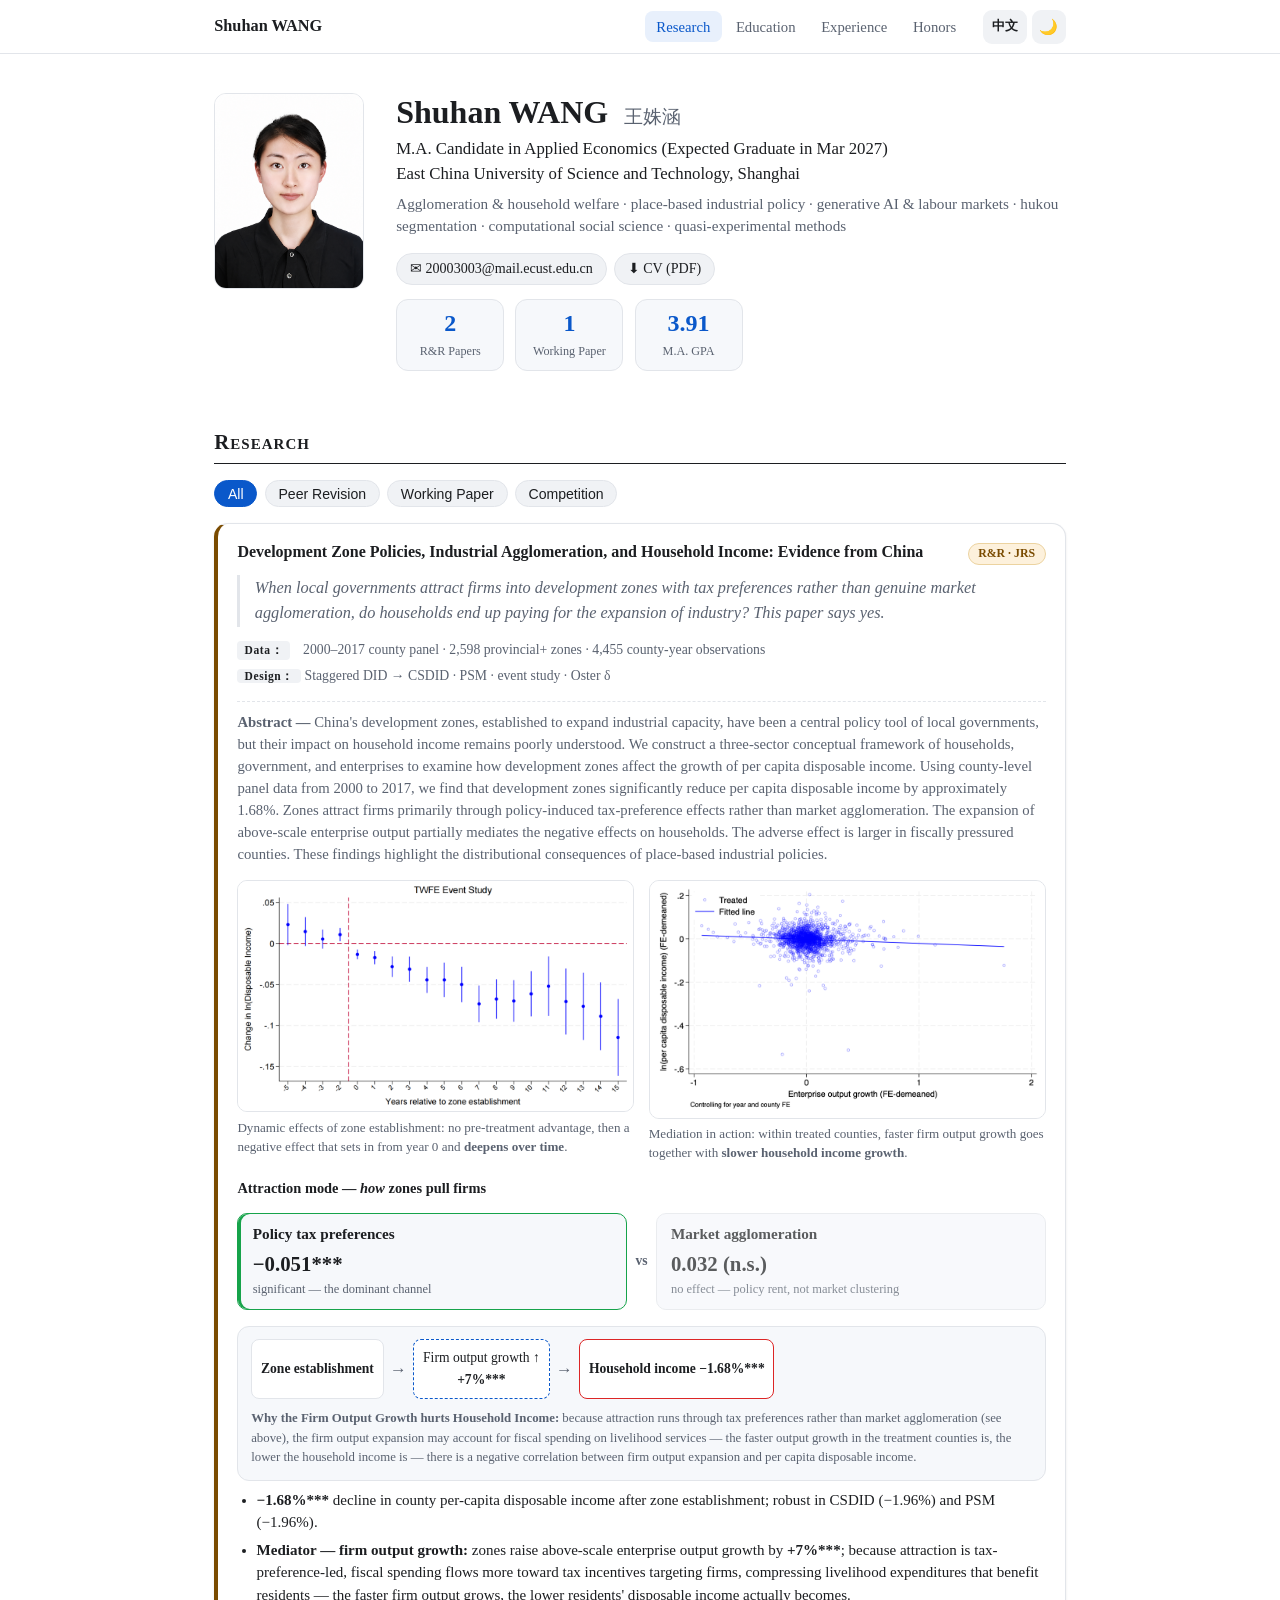
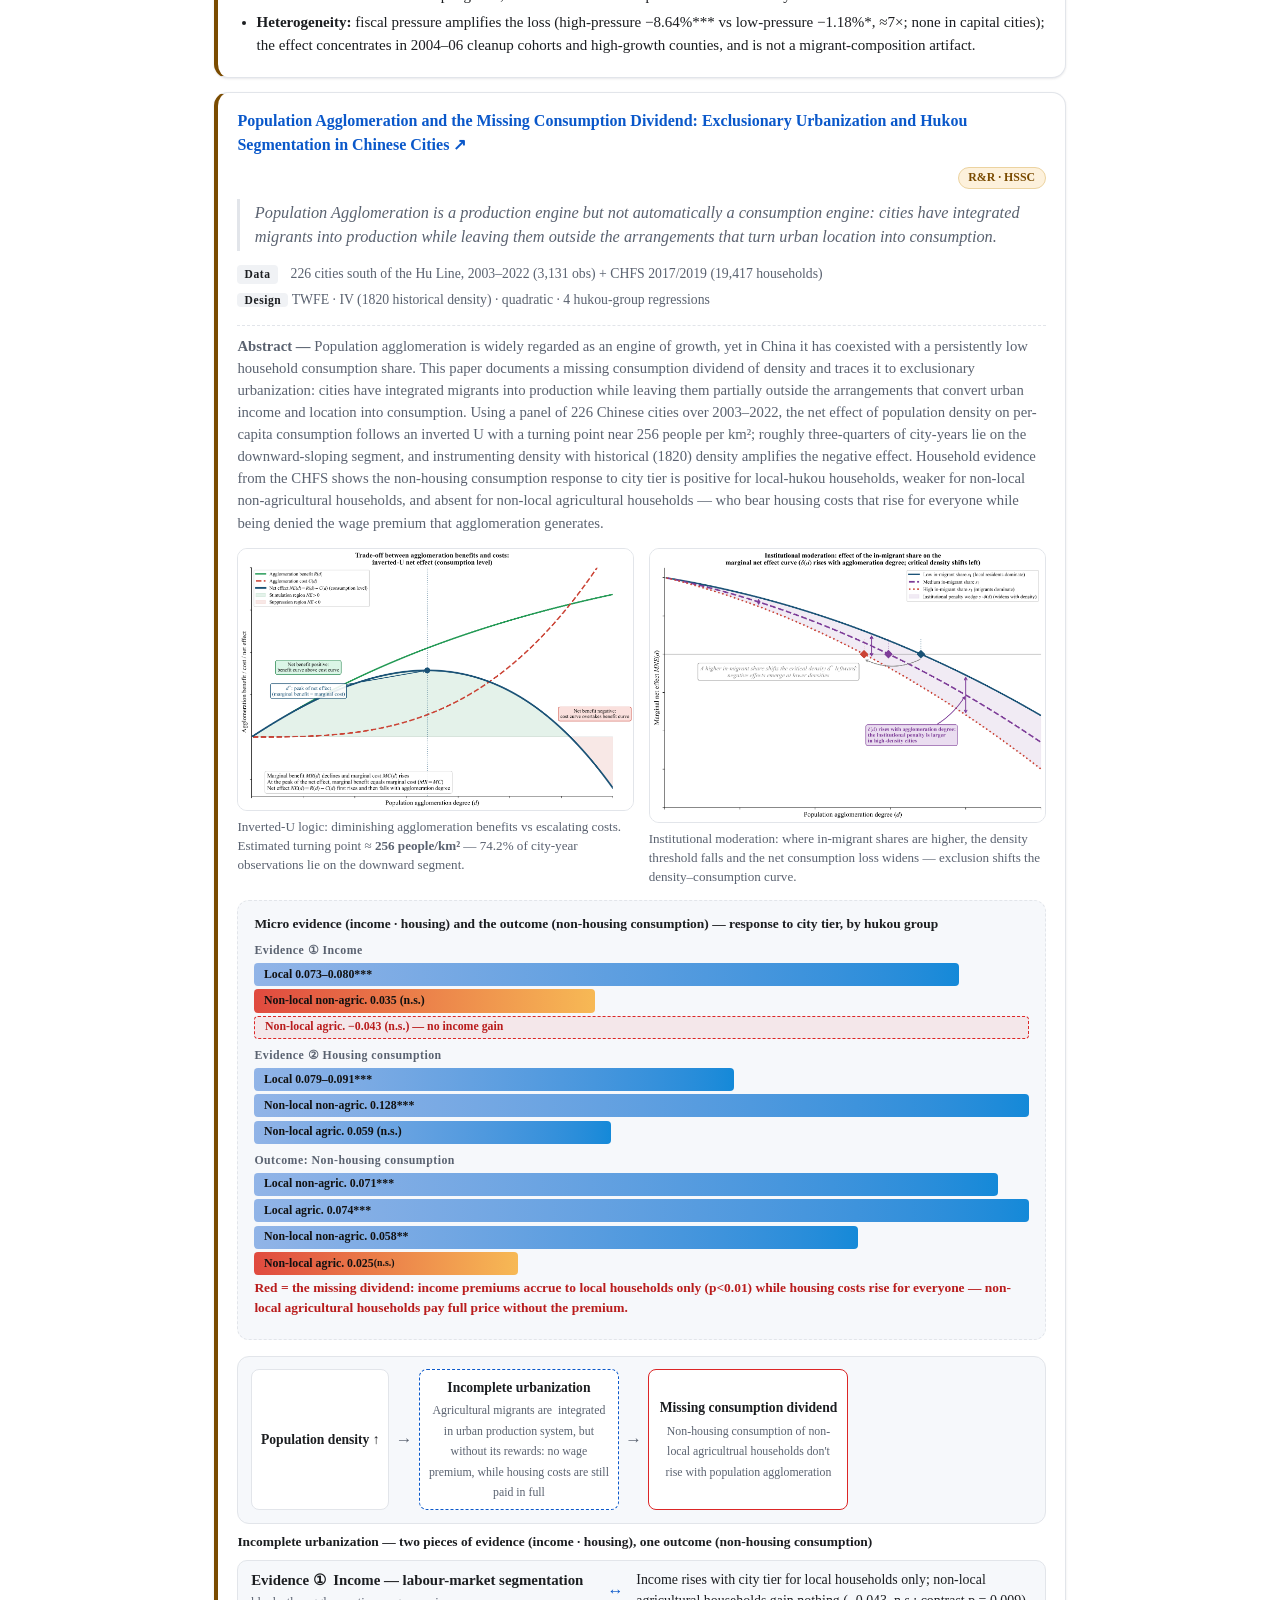
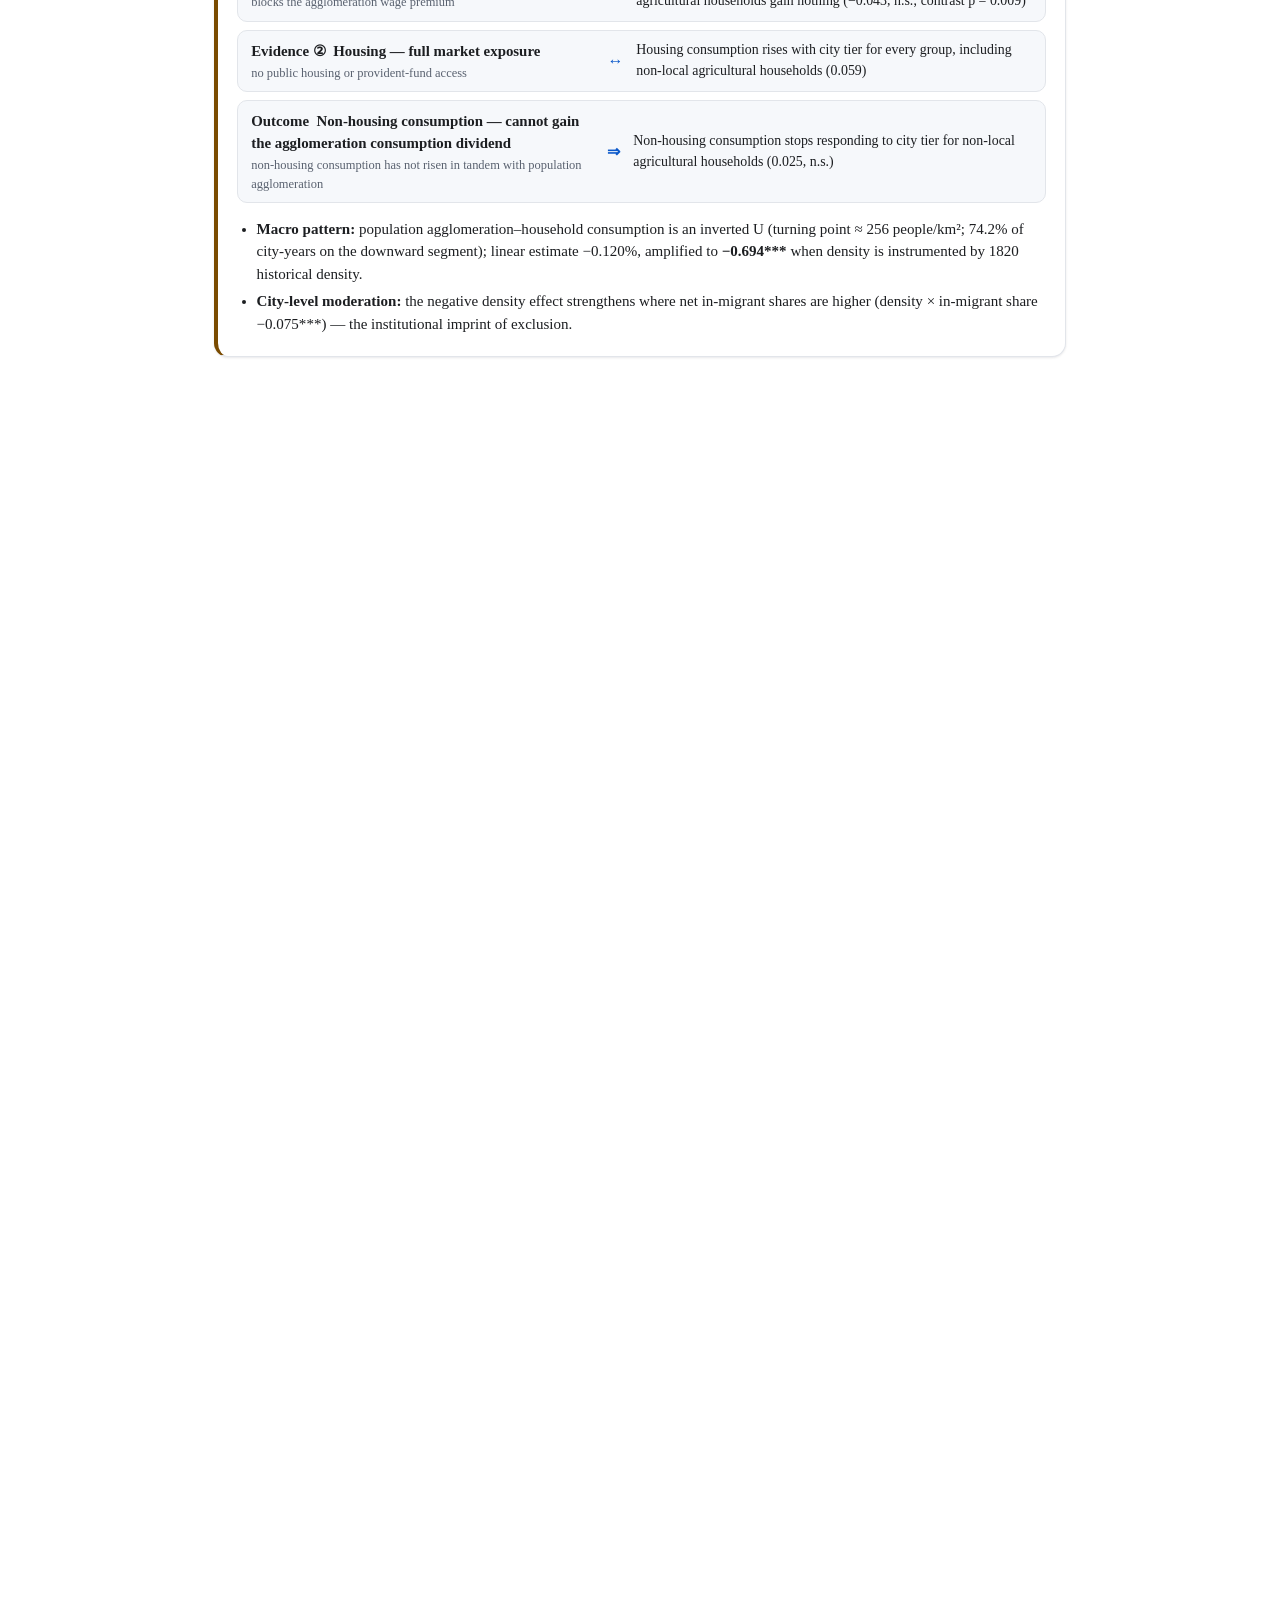
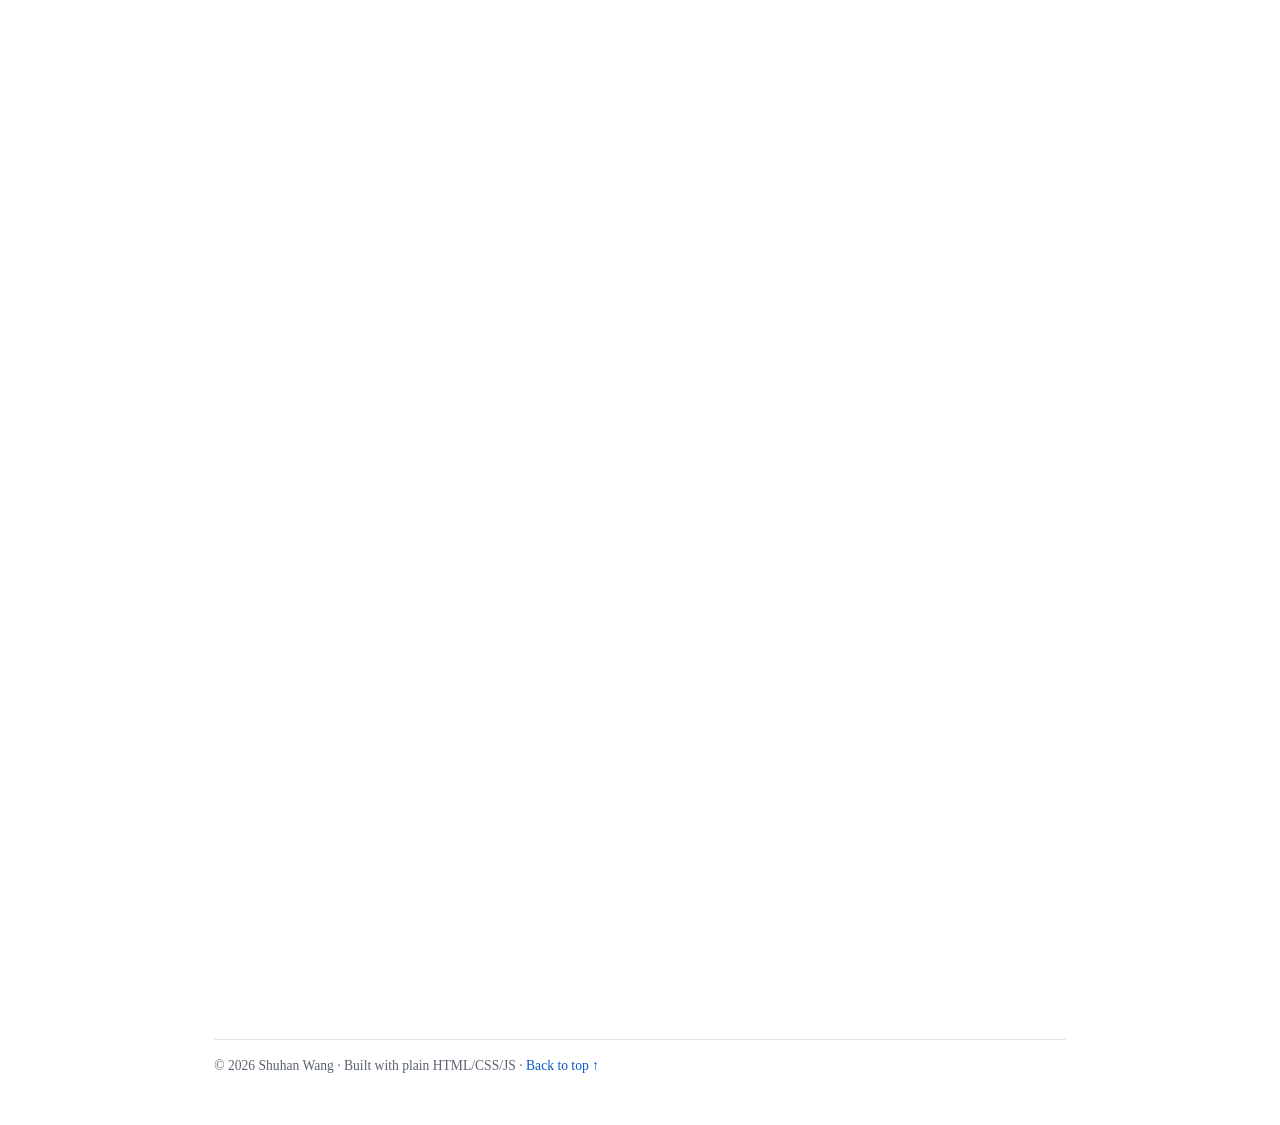
==== commit beff976e: "site: remove proposed PhD research section" ====
--- a/index.html
+++ b/index.html
@@ -235,10 +235,6 @@
         </ul></div>
     </article>
 
-    <h2 class="sec-title" data-reveal data-i18n="sec_phd">Proposed PhD Research</h2>
-    <div class="card phd" data-reveal>
-      <p style="margin-top:0;" data-i18n="phd"><p data-pm-slice="1 1 []">Building on preliminary analysis of Chinese recruitment texts, this project would examine how generative-AI exposure relates to employers’ advertised skill requirements and how occupational institutions and organisational decisions condition these patterns. It would develop and validate skill-extraction and PPMI-based measures of skill-combination diversity within advertisements and differences between job types within detailed occupations.&nbsp;</p><p>The proposed design combines occupation-by-month panel analysis, independently sourced measures of occupational closure and task jurisdiction, and interviews concerning task allocation, training and professional responsibility. Task-based perspectives on technological change provide the starting point, complemented by occupational closure and jurisdictional theories. Advertised wages would be examined as secondary outcomes where coverage and measurement permit. Observational findings would be interpreted cautiously, without assuming that ChatGPT’s launch identifies causal effects.</p></p>
-    </div>
   </section>
 
   <!-- ============ Education ============ -->
